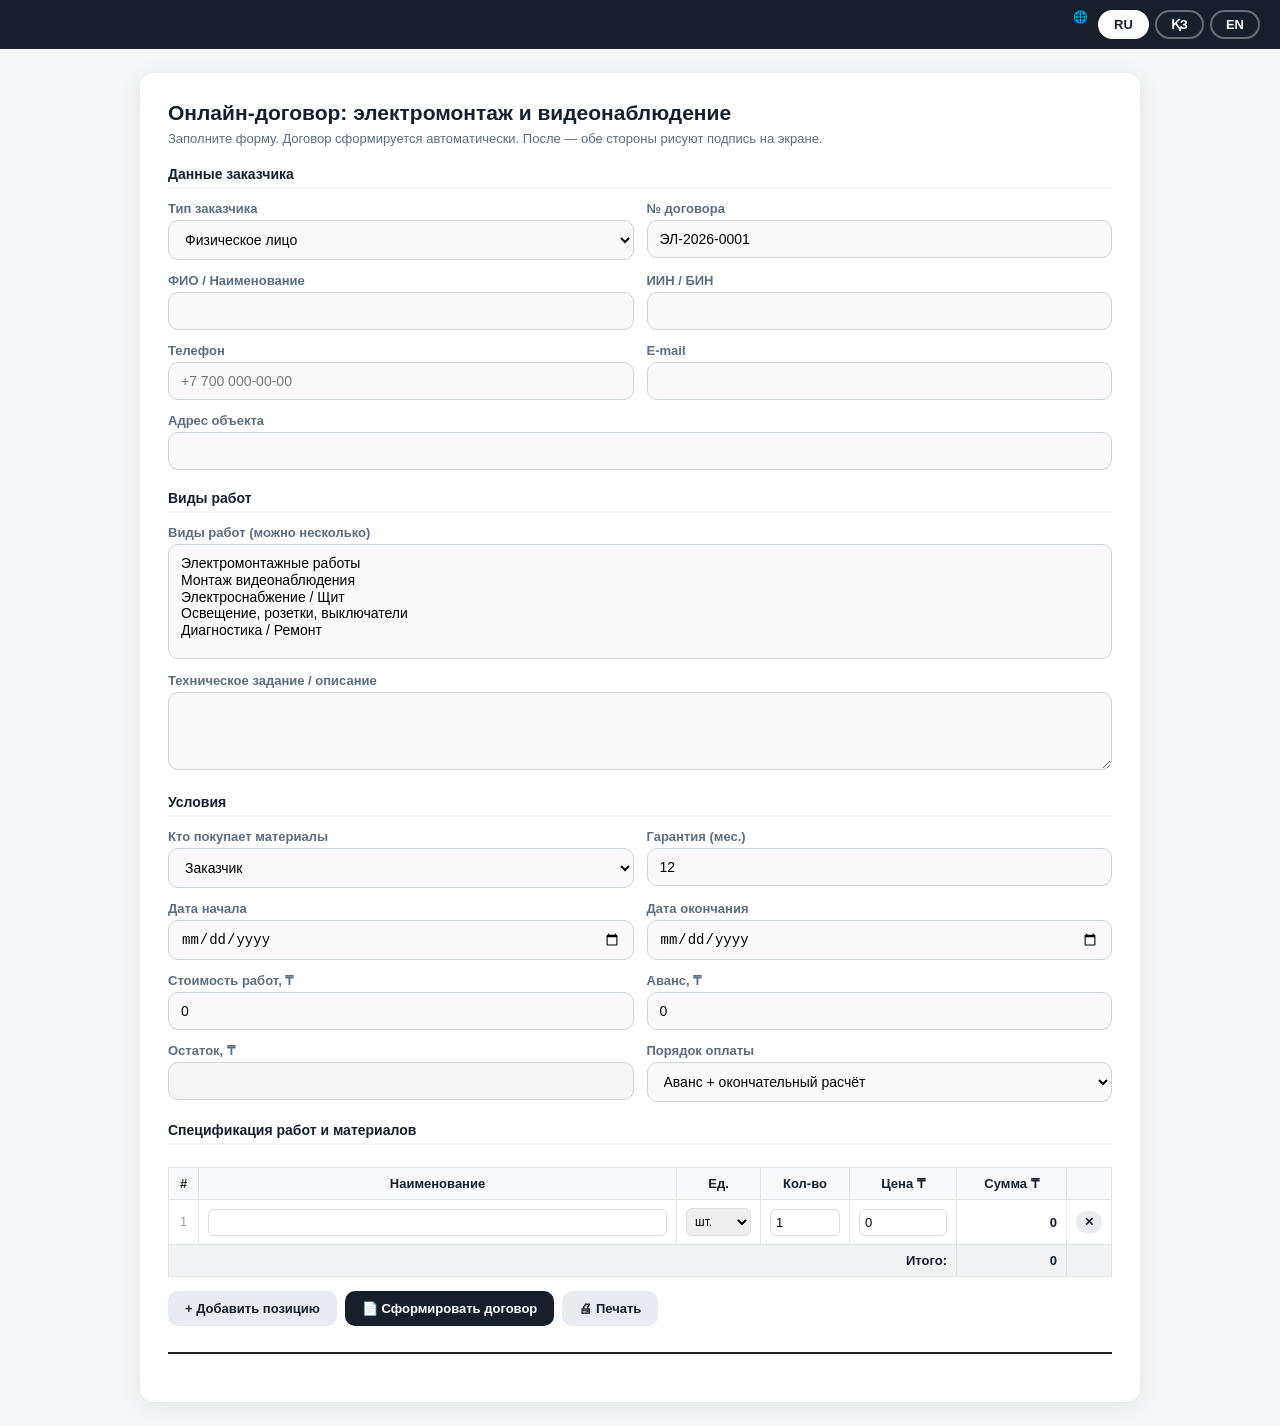
==== contract.html @ ae874d2a "Add files via upload" ====
<!doctype html>
<html lang="ru">
<head>
<meta charset="utf-8">
<meta name="viewport" content="width=device-width,initial-scale=1">
<title>Договор — Электромонтаж и Видеонаблюдение</title>
<style>
:root{--dark:#17202a;--mid:#5d6d7e;--border:#ccd3da;--light:#f4f6f8;--green:#1a7f37;--wa:#25D366;--blue:#1565c0;--r:10px}
*{box-sizing:border-box;margin:0;padding:0}
body{font-family:'Segoe UI',Arial,sans-serif;background:var(--light);color:var(--dark)}
/* ─── LANG BAR ─── */
.langbar{background:var(--dark);padding:10px 20px;display:flex;justify-content:flex-end;gap:6px;position:sticky;top:0;z-index:999}
.lb{border:2px solid rgba(255,255,255,.35);border-radius:20px;padding:5px 14px;color:#fff;font-weight:700;font-size:13px;cursor:pointer;background:transparent;transition:.15s}
.lb.on,.lb:hover{background:#fff;color:var(--dark);border-color:#fff}
/* ─── WRAP ─── */
.wrap{max-width:1000px;margin:24px auto;background:#fff;border-radius:14px;padding:28px;box-shadow:0 4px 24px rgba(0,0,0,.07)}
h1{font-size:21px;margin-bottom:6px}
.sub{color:var(--mid);font-size:13px;margin-bottom:20px}
/* ─── FORM ─── */
.sh{font-size:14px;font-weight:700;color:var(--dark);border-bottom:2px solid var(--light);padding-bottom:5px;margin:20px 0 12px}
.grid{display:grid;grid-template-columns:1fr 1fr;gap:13px}
.full{grid-column:1/-1}
.f label{display:block;font-size:13px;font-weight:600;color:var(--mid);margin-bottom:4px}
.f input,.f select,.f textarea{width:100%;padding:10px 12px;border:1.5px solid var(--border);border-radius:var(--r);font-size:14px;background:#fafafa;transition:.15s}
.f input:focus,.f select:focus,.f textarea:focus{outline:none;border-color:var(--dark);background:#fff}
.f textarea{min-height:78px;resize:vertical}
select[multiple]{height:115px}
/* ─── TABLE ─── */
.tbl{width:100%;border-collapse:collapse;font-size:13px;margin-top:10px}
.tbl th,.tbl td{border:1px solid #e0e4e8;padding:8px 9px}
.tbl th{background:#f7f9fa;font-weight:600}
.tbl td input,.tbl td select{border:1px solid #ddd;border-radius:6px;padding:5px 7px;font-size:13px}
.tbl td input[type=number]{width:80px}
.iname{width:100%;min-width:100px}
.r{text-align:right;font-weight:600}
.tfoot-row td{font-weight:700;background:#f0f2f4}
/* ─── BUTTONS ─── */
.brow{display:flex;flex-wrap:wrap;gap:8px;margin-top:14px}
button{padding:10px 17px;border:0;border-radius:var(--r);cursor:pointer;font-size:13px;font-weight:600;transition:.12s}
.bp{background:var(--dark);color:#fff}.bp:hover{background:#2c3e50}
.bs{background:#e8ecf0;color:var(--dark)}.bs:hover{background:#d8dde3}
.bg{background:var(--green);color:#fff}.bg:hover{background:#155d27}
.bw{background:var(--wa);color:#fff}.bw:hover{background:#1ea559}
button:disabled{opacity:.35;cursor:not-allowed}
/* ─── NOTE ─── */
.note{padding:11px 15px;border-radius:var(--r);font-size:13px;margin:12px 0;line-height:1.5}
.n-y{background:#fff8db;border-left:4px solid #e67e22}
.n-g{background:#f0fdf4;border-left:4px solid var(--green)}
.n-b{background:#e8f4fd;border-left:4px solid var(--blue)}
/* ─── CONTRACT ─── */
.contract{margin-top:26px;padding-top:20px;border-top:2px solid #222;line-height:1.62;font-size:14px}
.contract h2{text-align:center;font-size:17px;margin-bottom:3px}
.contract p{margin:7px 0}
.contract table{width:100%;border-collapse:collapse;margin:9px 0;font-size:13px}
.contract th,.contract td{border:1px solid #ddd;padding:7px 9px}
.contract th{background:#f3f5f7;font-weight:600}
/* ─── SIGNATURES ─── */
.sigwrap{margin-top:24px;border:1.5px solid var(--border);border-radius:12px;padding:22px;background:#fafafa}
.sigwrap h3{font-size:16px;margin-bottom:6px}
.siggrid{display:grid;grid-template-columns:1fr 1fr;gap:18px;margin-top:14px}
.sigbox{background:#fff;border:1.5px solid var(--border);border-radius:var(--r);padding:15px}
.sigbox h4{font-size:13px;color:var(--mid);margin-bottom:9px}
/* KEY FIX: canvas must have fixed CSS height, width 100% */
canvas.pad{display:block;width:100%;height:150px;border:2px dashed #aaa;border-radius:8px;touch-action:none;background:#fffef8;cursor:crosshair}
canvas.pad.ok{border:2px solid var(--green);background:#f6fff8}
.sts{font-size:12px;color:#999;margin-top:6px;min-height:18px}
.sts.ok{color:var(--green);font-weight:700}
.sbrow{display:flex;gap:6px;margin-top:8px}
.sbrow button{font-size:12px;padding:7px 12px}
/* ─── ACTION BAR ─── */
.actbar{display:none;margin-top:18px;background:#f0fdf4;border:1.5px solid var(--green);border-radius:12px;padding:18px}
.actbar .dmsg{font-size:15px;font-weight:700;color:var(--green);margin-bottom:10px}
.stamp{background:#e8f4fd;padding:11px 14px;border-radius:8px;font-size:12px;color:#444;margin-top:12px;line-height:1.7}
/* ─── PRINT ─── */
@media print{.langbar,.noprint{display:none!important}.wrap{box-shadow:none;margin:0;max-width:none;padding:12px}.contract{border-top:1px solid #000}canvas.pad{border:1px solid #ccc}}
@media(max-width:680px){.grid,.siggrid{grid-template-columns:1fr}.wrap{margin:0;border-radius:0;padding:14px}}
</style>
</head>
<body>

<div class="langbar">
  <span style="color:#aaa;font-size:12px;margin-right:4px">🌐</span>
  <button class="lb on" onclick="setLang('ru')">RU</button>
  <button class="lb" onclick="setLang('kz')">ҚЗ</button>
  <button class="lb" onclick="setLang('en')">EN</button>
</div>

<div class="wrap">

<!-- ══════════════ FORM ══════════════ -->
<div id="frmSec" class="noprint">
  <h1 id="xT"></h1>
  <p class="sub" id="xD"></p>

  <div class="sh" id="xS1"></div>
  <div class="grid">
    <div class="f"><label id="xL_type"></label><select id="type">
      <option value="ФЛ" id="xO_fl"></option>
      <option value="ИП" id="xO_ip"></option>
      <option value="ТОО" id="xO_too"></option>
    </select></div>
    <div class="f"><label id="xL_num"></label><input id="num" value="ЭЛ-2026-0001"></div>
    <div class="f"><label id="xL_cust"></label><input id="customer"></div>
    <div class="f"><label id="xL_iin"></label><input id="iin"></div>
    <div class="f"><label id="xL_phone"></label><input id="phone" type="tel" placeholder="+7 700 000-00-00"></div>
    <div class="f"><label id="xL_email"></label><input id="email" type="email"></div>
    <div class="f full"><label id="xL_addr"></label><input id="objectAddress"></div>
  </div>

  <div class="sh" id="xS2"></div>
  <div class="grid">
    <div class="f full"><label id="xL_wt"></label>
      <select id="workType" multiple>
        <option id="xO_w1"></option><option id="xO_w2"></option>
        <option id="xO_w3"></option><option id="xO_w4"></option><option id="xO_w5"></option>
      </select>
    </div>
    <div class="f full"><label id="xL_task"></label>
      <textarea id="task"></textarea>
    </div>
  </div>

  <div class="sh" id="xS3"></div>
  <div class="grid">
    <div class="f"><label id="xL_mats"></label>
      <select id="materials">
        <option value="customer" id="xO_mc"></option>
        <option value="contractor" id="xO_mi"></option>
        <option value="mixed" id="xO_mm"></option>
      </select>
    </div>
    <div class="f"><label id="xL_warr"></label><input id="warranty" type="number" value="12" min="0"></div>
    <div class="f"><label id="xL_sd"></label><input id="start" type="date"></div>
    <div class="f"><label id="xL_ed"></label><input id="end" type="date"></div>
    <div class="f"><label id="xL_tot"></label><input id="total" type="number" min="0" value="0"></div>
    <div class="f"><label id="xL_paid"></label><input id="paid" type="number" min="0" value="0"></div>
    <div class="f"><label id="xL_bal"></label><input id="balance" readonly style="background:#f5f5f5;font-weight:700"></div>
    <div class="f"><label id="xL_pay"></label>
      <select id="payment">
        <option id="xO_p1"></option><option id="xO_p2" selected></option>
        <option id="xO_p3"></option><option id="xO_p4"></option>
      </select>
    </div>
  </div>

  <div class="sh" id="xS4"></div>
  <div style="overflow-x:auto">
  <table class="tbl">
    <thead><tr>
      <th style="width:30px">#</th>
      <th id="xH_n"></th><th id="xH_u" style="width:70px"></th>
      <th id="xH_q" style="width:80px"></th><th id="xH_p" style="width:100px"></th>
      <th id="xH_s" style="width:110px"></th><th style="width:30px"></th>
    </tr></thead>
    <tbody id="tbody"></tbody>
    <tfoot><tr class="tfoot-row">
      <td colspan="5" class="r" id="xTotLbl"></td>
      <td class="r" id="specTot">0</td><td></td>
    </tr></tfoot>
  </table>
  </div>
  <div class="brow">
    <button class="bs" onclick="addRow()" id="xB_add"></button>
    <button class="bp" onclick="makeContract()" id="xB_gen"></button>
    <button class="bs" onclick="window.print()" id="xB_prn"></button>
  </div>
</div><!-- /frmSec -->

<!-- ══════════════ CONTRACT ══════════════ -->
<div id="contract" class="contract"></div>

<!-- ══════════════ SIGNATURES ══════════════ -->
<div class="sigwrap noprint" id="sigSec" style="display:none">
  <h3 id="xSG_title"></h3>
  <div class="note n-g" id="xSG_note"></div>
  <div class="siggrid">
    <div class="sigbox">
      <h4 id="xSG_et"></h4>
      <!-- width/height set by JS initPad -->
      <canvas class="pad" id="eCanvas"></canvas>
      <div class="sts" id="eSts"></div>
      <div class="sbrow">
        <button class="bp" id="eBtn" onclick="doSign('e')"></button>
        <button class="bs" onclick="clearPad('e')"></button>
      </div>
    </div>
    <div class="sigbox">
      <h4 id="xSG_ct"></h4>
      <canvas class="pad" id="cCanvas"></canvas>
      <div class="sts" id="cSts"></div>
      <div class="sbrow">
        <button class="bp" id="cBtn" onclick="doSign('c')"></button>
        <button class="bs" onclick="clearPad('c')"></button>
      </div>
    </div>
  </div>
  <div class="actbar" id="actBar">
    <div class="dmsg" id="xAB_msg"></div>
    <div class="brow">
      <button class="bg" onclick="dlSigned()" id="xAB_dl"></button>
      <button class="bw" onclick="sendWA()" id="xAB_wa"></button>
      <button class="bs" onclick="window.print()" id="xAB_pr"></button>
    </div>
    <div class="stamp" id="stampTxt"></div>
  </div>
</div>

</div><!-- /wrap -->

<script>
/* ══════════════════════════════════════
   TRANSLATIONS
══════════════════════════════════════ */
const TR={
ru:{
  T:'Онлайн-договор: электромонтаж и видеонаблюдение',
  D:'Заполните форму. Договор сформируется автоматически. После — обе стороны рисуют подпись на экране.',
  S1:'Данные заказчика',S2:'Виды работ',S3:'Условия',S4:'Спецификация работ и материалов',
  L_type:'Тип заказчика',L_num:'№ договора',L_cust:'ФИО / Наименование',L_iin:'ИИН / БИН',
  L_phone:'Телефон',L_email:'E-mail',L_addr:'Адрес объекта',L_wt:'Виды работ (можно несколько)',
  L_task:'Техническое задание / описание',L_mats:'Кто покупает материалы',L_warr:'Гарантия (мес.)',
  L_sd:'Дата начала',L_ed:'Дата окончания',L_tot:'Стоимость работ, ₸',L_paid:'Аванс, ₸',
  L_bal:'Остаток, ₸',L_pay:'Порядок оплаты',
  H_n:'Наименование',H_u:'Ед.',H_q:'Кол-во',H_p:'Цена ₸',H_s:'Сумма ₸',TotLbl:'Итого:',
  O_fl:'Физическое лицо',O_ip:'ИП',O_too:'ТОО / АО',
  O_w1:'Электромонтажные работы',O_w2:'Монтаж видеонаблюдения',O_w3:'Электроснабжение / Щит',
  O_w4:'Освещение, розетки, выключатели',O_w5:'Диагностика / Ремонт',
  O_mc:'Заказчик',O_mi:'Исполнитель',O_mm:'Смешанный вариант',
  O_p1:'100% предоплата',O_p2:'Аванс + окончательный расчёт',O_p3:'Поэтапная оплата',O_p4:'После выполнения',
  B_add:'+ Добавить позицию',B_gen:'📄 Сформировать договор',B_prn:'🖨 Печать',
  SG_title:'✍️ Подписи сторон',
  SG_note:'Рисуйте подпись пальцем (телефон) или мышью (ПК). Кнопка "Подписать" фиксирует время. После подписи обеих сторон — скачать и WhatsApp.',
  SG_et:'Подпись Исполнителя',SG_ct:'Подпись Заказчика',
  Sts_empty:'Не подписан',Sts_ok:t=>`✅ Подписано: ${t}`,B_sign:'Подписать',B_clr:'✕ Очистить',
  AB_msg:'✅ Договор подписан обеими сторонами!',AB_dl:'⬇ Скачать подписанный договор',
  AB_wa:'📲 WhatsApp',AB_pr:'🖨 Распечатать',
  Stamp:(e,c,n)=>`Статус: Подписан обеими сторонами\nИсполнитель: ${e}\nЗаказчик: ${c}\nСформирован: ${n}`,
  Mat:{customer:'Заказчик',contractor:'Исполнитель',mixed:'Смешанный вариант'},
  SL:'Подпись',ST:'Дата подписания',
  WA:d=>`Договор №${d.num}\nЗаказчик: ${d.cust}\nОбъект: ${d.addr}\nСумма: ${d.tot} ₸\nАванс: ${d.paid} ₸\nОстаток: ${d.bal} ₸\nДата: ${d.date}\n\nПожалуйста, подтвердите ознакомление с условиями договора.`,
  Confirm:'Нажмите ОК для фиксации подписи. Изменить нельзя.',
  NoSig:'Сначала нарисуйте подпись',NoPhone:'Укажите телефон заказчика',
  SigIn:'Подпись: _________________',
},
kz:{
  T:'Онлайн-шарт: электр монтаж және бейнебақылау',
  D:'Нысанды толтырыңыз. Шарт автоматты қалыптасады. Одан кейін екі тарап та экранда қол қояды.',
  S1:'Тапсырыс берушінің деректері',S2:'Жұмыс түрлері',S3:'Шарт шарттары',S4:'Жұмыстар мен материалдардың спецификациясы',
  L_type:'Тапсырыс берушінің түрі',L_num:'Шарт №',L_cust:'АТЖ / Атауы',L_iin:'ЖСН / БСН',
  L_phone:'Телефон',L_email:'E-mail',L_addr:'Объект мекенжайы',L_wt:'Жұмыс түрлері',
  L_task:'Техникалық тапсырма',L_mats:'Материалдарды кім сатып алады',L_warr:'Кепілдік (ай)',
  L_sd:'Басталу күні',L_ed:'Аяқталу күні',L_tot:'Жұмыс құны, ₸',L_paid:'Аванс, ₸',
  L_bal:'Қалдық, ₸',L_pay:'Төлем тәртібі',
  H_n:'Атауы',H_u:'Бірл.',H_q:'Саны',H_p:'Бағасы ₸',H_s:'Сомасы ₸',TotLbl:'Жиыны:',
  O_fl:'Жеке тұлға',O_ip:'ЖК',O_too:'ЖШС / АҚ',
  O_w1:'Электр монтаж жұмыстары',O_w2:'Бейнебақылау жүйесі',O_w3:'Электрмен жабдықтау',
  O_w4:'Жарықтандыру, розеткалар',O_w5:'Диагностика / Жөндеу',
  O_mc:'Тапсырыс беруші',O_mi:'Орындаушы',O_mm:'Аралас нұсқа',
  O_p1:'100% алдын ала',O_p2:'Аванс + соңғы есеп',O_p3:'Кезеңдік',O_p4:'Аяқталғаннан кейін',
  B_add:'+ Позиция қосу',B_gen:'📄 Шарт қалыптастыру',B_prn:'🖨 Басып шығару',
  SG_title:'✍️ Тараптардың қолдары',
  SG_note:'Қолды саусақпен (телефон) немесе тышқанмен (ДК) салыңыз. «Қол қою» уақытты бекітеді.',
  SG_et:'Орындаушының қолы',SG_ct:'Тапсырыс берушінің қолы',
  Sts_empty:'Қол қойылмаған',Sts_ok:t=>`✅ Қол қойылды: ${t}`,B_sign:'Қол қою',B_clr:'✕ Тазалау',
  AB_msg:'✅ Шартқа екі тарап та қол қойды!',AB_dl:'⬇ Шартты жүктеу',
  AB_wa:'📲 WhatsApp',AB_pr:'🖨 Басып шығару',
  Stamp:(e,c,n)=>`Мәртебесі: Екі тарап қол қойды\nОрындаушы: ${e}\nТапсырыс беруші: ${c}\nКүні: ${n}`,
  Mat:{customer:'Тапсырыс беруші',contractor:'Орындаушы',mixed:'Аралас нұсқа'},
  SL:'Қол',ST:'Қол қою күні',
  WA:d=>`Шарт №${d.num}\nТапсырыс беруші: ${d.cust}\nОбъект: ${d.addr}\nСома: ${d.tot} ₸\nАванс: ${d.paid} ₸\nҚалдық: ${d.bal} ₸\nКүні: ${d.date}\n\nШарт талаптарымен танысқаныңызды растаңыз.`,
  Confirm:'OK басыңыз — қол тіркеледі. Өзгерту мүмкін емес.',
  NoSig:'Алдымен қолыңызды салыңыз',NoPhone:'Тапсырыс берушінің телефонын көрсетіңіз',
  SigIn:'Қол: _________________',
},
en:{
  T:'Online Contract: Electrical Works & CCTV Installation',
  D:'Fill in the form. The contract is generated automatically. Both parties then draw their signature on screen.',
  S1:'Client Details',S2:'Type of Work',S3:'Contract Terms',S4:'Work & Materials Specification',
  L_type:'Client Type',L_num:'Contract No.',L_cust:'Full Name / Company',L_iin:'IIN / BIN',
  L_phone:'Phone',L_email:'E-mail',L_addr:'Object Address',L_wt:'Type of work (multi-select)',
  L_task:'Technical specification / description',L_mats:'Who purchases materials',L_warr:'Warranty (months)',
  L_sd:'Start date',L_ed:'End date',L_tot:'Work cost, ₸',L_paid:'Advance, ₸',
  L_bal:'Balance, ₸',L_pay:'Payment terms',
  H_n:'Item',H_u:'Unit',H_q:'Qty',H_p:'Price ₸',H_s:'Total ₸',TotLbl:'Total:',
  O_fl:'Individual',O_ip:'Sole Proprietor',O_too:'Legal Entity',
  O_w1:'Electrical works',O_w2:'CCTV installation',O_w3:'Power supply / Panel',
  O_w4:'Lighting, outlets, switches',O_w5:'Diagnostics / Repair',
  O_mc:'Client',O_mi:'Contractor',O_mm:'Mixed',
  O_p1:'100% prepayment',O_p2:'Advance + final payment',O_p3:'Stage payments',O_p4:'After completion',
  B_add:'+ Add row',B_gen:'📄 Generate contract',B_prn:'🖨 Print',
  SG_title:'✍️ Party Signatures',
  SG_note:'Draw your signature with a finger (mobile) or mouse (desktop). "Sign" locks in the timestamp.',
  SG_et:'Contractor Signature',SG_ct:'Client Signature',
  Sts_empty:'Not signed',Sts_ok:t=>`✅ Signed: ${t}`,B_sign:'Sign',B_clr:'✕ Clear',
  AB_msg:'✅ Both parties have signed the contract!',AB_dl:'⬇ Download signed contract',
  AB_wa:'📲 WhatsApp',AB_pr:'🖨 Print',
  Stamp:(e,c,n)=>`Status: Signed by both parties\nContractor: ${e}\nClient: ${c}\nGenerated: ${n}`,
  Mat:{customer:'Client',contractor:'Contractor',mixed:'Mixed'},
  SL:'Signature',ST:'Signed at',
  WA:d=>`Contract №${d.num}\nClient: ${d.cust}\nObject: ${d.addr}\nTotal: ${d.tot} ₸\nAdvance: ${d.paid} ₸\nBalance: ${d.bal} ₸\nDate: ${d.date}\n\nPlease confirm receipt and agreement to the contract terms.`,
  Confirm:'Click OK to lock in the signature. Cannot be undone.',
  NoSig:'Please draw your signature first',NoPhone:'Enter the client phone number',
  SigIn:'Signature: _________________',
},
};

let lang='ru';
function L(k){return(TR[lang]||TR.ru)[k]||(TR.ru[k]||k)}

function setLang(l){
  lang=l;
  document.querySelectorAll('.lb').forEach(b=>b.classList.toggle('on',b.textContent.trim()===({ru:'RU',kz:'ҚЗ',en:'EN'}[l])));
  applyAll();
}

/* map element-id → translation key */
const MAP=[
  ['xT','T'],['xD','D'],['xS1','S1'],['xS2','S2'],['xS3','S3'],['xS4','S4'],
  ['xL_type','L_type'],['xL_num','L_num'],['xL_cust','L_cust'],['xL_iin','L_iin'],
  ['xL_phone','L_phone'],['xL_email','L_email'],['xL_addr','L_addr'],['xL_wt','L_wt'],
  ['xL_task','L_task'],['xL_mats','L_mats'],['xL_warr','L_warr'],
  ['xL_sd','L_sd'],['xL_ed','L_ed'],['xL_tot','L_tot'],['xL_paid','L_paid'],
  ['xL_bal','L_bal'],['xL_pay','L_pay'],
  ['xH_n','H_n'],['xH_u','H_u'],['xH_q','H_q'],['xH_p','H_p'],['xH_s','H_s'],['xTotLbl','TotLbl'],
  ['xO_fl','O_fl'],['xO_ip','O_ip'],['xO_too','O_too'],
  ['xO_w1','O_w1'],['xO_w2','O_w2'],['xO_w3','O_w3'],['xO_w4','O_w4'],['xO_w5','O_w5'],
  ['xO_mc','O_mc'],['xO_mi','O_mi'],['xO_mm','O_mm'],
  ['xO_p1','O_p1'],['xO_p2','O_p2'],['xO_p3','O_p3'],['xO_p4','O_p4'],
  ['xB_add','B_add'],['xB_gen','B_gen'],['xB_prn','B_prn'],
  ['xSG_title','SG_title'],['xSG_note','SG_note'],['xSG_et','SG_et'],['xSG_ct','SG_ct'],
  ['eBtn','B_sign'],['cBtn','B_sign'],
  ['xAB_msg','AB_msg'],['xAB_dl','AB_dl'],['xAB_wa','AB_wa'],['xAB_pr','AB_pr'],
];
function applyAll(){
  MAP.forEach(([id,k])=>{const el=document.getElementById(id);if(el){const v=L(k);if(typeof v==='string')el.textContent=v;}});
  if(!eSigned) document.getElementById('eSts').textContent=L('Sts_empty');
  if(!cSigned) document.getElementById('cSts').textContent=L('Sts_empty');
  // update clear buttons text
  document.querySelectorAll('.sbrow .bs').forEach(b=>{b.textContent=L('B_clr')});
}

/* ══════════════════════════════════════
   FORM LOGIC
══════════════════════════════════════ */
const G=id=>document.getElementById(id);
function calc(){
  const t=+G('total').value||0,p=+G('paid').value||0;
  G('balance').value=(Math.max(0,t-p)).toLocaleString('ru-RU');
}
G('total').addEventListener('input',calc);
G('paid').addEventListener('input',calc);

let rn=0;
function addRow(){
  rn++;
  const r=document.createElement('tr');
  r.innerHTML=`<td style="text-align:center;color:#999;font-size:12px">${rn}</td>
<td><input class="iname" style="width:100%;box-sizing:border-box;padding:5px 7px;border:1px solid #ddd;border-radius:6px;font-size:13px"></td>
<td><select class="un" style="padding:5px 4px;border:1px solid #ddd;border-radius:6px;font-size:12px;width:65px"><option>шт.</option><option>м</option><option>п.м</option><option>компл.</option><option>услуга</option><option>час</option><option>кв.м</option></select></td>
<td><input class="qq" type="number" value="1" min="0" style="width:70px;padding:5px;border:1px solid #ddd;border-radius:6px;font-size:13px"></td>
<td><input class="pp" type="number" value="0" min="0" style="width:88px;padding:5px;border:1px solid #ddd;border-radius:6px;font-size:13px"></td>
<td class="r sm">0</td>
<td style="text-align:center"><button class="bs" onclick="this.closest('tr').remove();recalcSpec()" style="padding:4px 8px;font-size:12px">✕</button></td>`;
  G('tbody').appendChild(r);
  const upd=()=>{r.querySelector('.sm').textContent=((+r.querySelector('.qq').value||0)*(+r.querySelector('.pp').value||0)).toLocaleString('ru-RU');recalcSpec()};
  r.querySelectorAll('input').forEach(x=>x.addEventListener('input',upd));
}
function recalcSpec(){
  let s=0;document.querySelectorAll('#tbody .sm').forEach(td=>{s+=parseFloat(td.textContent.replace(/[^\d.]/g,''))||0;});
  G('specTot').textContent=s.toLocaleString('ru-RU');
}
addRow();

function xe(s){return String(s??'').replace(/[&<>"']/g,m=>({'&':'&amp;','<':'&lt;','>':'&gt;','"':'&quot;',"'":'&#039;'}[m]))}

/* ══════════════════════════════════════
   CONTRACT
══════════════════════════════════════ */
function makeContract(){
  calc();
  const mat=L('Mat')[G('materials').value]||G('materials').value;
  const works=[...G('workType').selectedOptions].map(x=>x.text).join(', ')||'По техническому заданию';
  const rows=[...document.querySelectorAll('#tbody tr')].map((r,i)=>{
    const nm=r.querySelector('.iname')?.value||'';
    const un=r.querySelector('.un')?.value||'';
    const qq=r.querySelector('.qq')?.value||'';
    const pp=(+r.querySelector('.pp')?.value||0).toLocaleString('ru-RU');
    const sm=r.querySelector('.sm')?.textContent||'0';
    return`<tr><td>${i+1}</td><td>${xe(nm)}</td><td>${un}</td><td>${qq}</td><td>${pp} ₸</td><td><b>${sm} ₸</b></td></tr>`;
  }).join('');
  const spec=G('specTot').textContent;
  const tot=(+G('total').value||0).toLocaleString('ru-RU');
  const paid=(+G('paid').value||0).toLocaleString('ru-RU');
  const bal=G('balance').value||'0';

  G('contract').innerHTML=`
<h2>ДОГОВОР ПОДРЯДА № ${xe(G('num').value)}</h2>
<p style="text-align:center;margin-bottom:16px">на выполнение электромонтажных работ и/или монтаж систем видеонаблюдения</p>
<p><b>г. Алматы</b>&nbsp;&nbsp; Дата: <b>${new Date().toLocaleDateString('ru-RU')}</b></p>
<p><b>1. СТОРОНЫ</b></p>
<p><b>Исполнитель:</b> ________________________________, действующий на основании ________________________.</p>
<p><b>Заказчик:</b> <b>${xe(G('customer').value)||'—'}</b>, ${xe(G('type').value)}, ИИН/БИН: <b>${xe(G('iin').value)||'—'}</b>, тел.: ${xe(G('phone').value)||'—'}, e-mail: ${xe(G('email').value)||'—'}.</p>
<p><b>2. ПРЕДМЕТ ДОГОВОРА</b></p>
<p>2.1. Исполнитель обязуется выполнить работы по адресу: <b>${xe(G('objectAddress').value)||'—'}</b>, а Заказчик — принять результат и произвести оплату.</p>
<p>2.2. Виды работ: <b>${xe(works)}</b>.</p>
<p>2.3. Техническое задание: ${xe(G('task').value)||'согласно устной договорённости сторон.'}</p>
<p><b>3. МАТЕРИАЛЫ</b></p>
<p>3.1. Материалы и оборудование приобретает: <b>${xe(mat)}</b>.</p>
<p>3.2. При материалах Заказчика — он несёт ответственность за качество и пригодность. При материалах Исполнителя — их стоимость включена в смету согласно спецификации. Дополнительные материалы согласовываются отдельно.</p>
<p><b>4. СПЕЦИФИКАЦИЯ</b></p>
<table><thead><tr><th>№</th><th>Наименование</th><th>Ед.</th><th>Кол.</th><th>Цена</th><th>Сумма</th></tr></thead>
<tbody>${rows}</tbody>
<tfoot><tr style="font-weight:700;background:#f3f5f7"><td colspan="5" style="text-align:right">Итого по спецификации:</td><td>${spec} ₸</td></tr></tfoot></table>
<p><b>5. СТОИМОСТЬ И ОПЛАТА</b></p>
<p>5.1. Общая стоимость работ: <b>${tot} ₸</b>.</p>
<p>5.2. Аванс: <b>${paid} ₸</b>. Остаток: <b>${bal} ₸</b>.</p>
<p>5.3. Порядок оплаты: <b>${xe(G('payment').value)}</b>.</p>
<p>5.4. Дополнительные работы выполняются только после письменного/электронного согласования объёма и стоимости.</p>
<p><b>6. СРОКИ</b></p>
<p>Начало: <b>${xe(G('start').value)||'по договорённости'}</b>. Окончание: <b>${xe(G('end').value)||'по договорённости'}</b>. Сроки изменяются по соглашению при изменении объёма, задержке материалов, отсутствии доступа или форс-мажоре.</p>
<p><b>7. ОБЯЗАННОСТИ СТОРОН</b></p>
<p>7.1. <b>Исполнитель</b>: выполнять работы качественно и в срок; соблюдать требования безопасности; немедленно уведомлять Заказчика о скрытых обстоятельствах, влияющих на объём или стоимость.</p>
<p>7.2. <b>Заказчик</b>: обеспечить доступ к объекту; предоставить необходимые согласования; принять и оплатить работы в установленные сроки.</p>
<p><b>8. ПРИЁМКА И ГАРАНТИЯ</b></p>
<p>8.1. Приёмка — по акту выполненных работ. Замечания вносятся в акт с указанием срока устранения.</p>
<p>8.2. Гарантийный срок: <b>${xe(G('warranty').value)} месяцев</b>. Гарантия не распространяется на повреждения от неправильной эксплуатации, вмешательства третьих лиц и материалов Заказчика.</p>
<p>8.3. Права потребителя сохраняются согласно законодательству РК.</p>
<p><b>9. ОТВЕТСТВЕННОСТЬ</b></p>
<p>9.1. Стороны несут ответственность согласно законодательству РК. Исполнитель не отвечает за задержку по вине Заказчика или при форс-мажоре.</p>
<p><b>10. ЭЛЕКТРОННОЕ ПОДПИСАНИЕ</b></p>
<p>10.1. Договор заключается в электронной форме. Подпись на экране подтверждает волеизъявление стороны. Дата и время фиксируются автоматически. Стороны вправе продублировать подписание на бумаге.</p>
<p><b>11. ПЕРСОНАЛЬНЫЕ ДАННЫЕ</b></p>
<p>Заказчик даёт согласие на обработку персональных данных в объёме, необходимом для исполнения договора, в соответствии с Законом РК «О персональных данных и их защите».</p>
<p><b>12. РЕКВИЗИТЫ И ПОДПИСИ</b></p>
<table><tr>
<td style="width:50%;vertical-align:top;padding:12px">
<b>ИСПОЛНИТЕЛЬ</b><br><br>
Наименование: ____________________________<br>
БИН/ИИН: ________________________________<br>
Адрес: __________________________________<br>
ИИК: ____________________________________<br>
БИК: ____________________________________<br>
Банк: ___________________________________<br>
Тел.: ___________________________________<br><br>
<span id="eSigPlc">Подпись: _________________________</span>
</td>
<td style="vertical-align:top;padding:12px">
<b>ЗАКАЗЧИК</b><br><br>
ФИО: ${xe(G('customer').value)||'—'}<br>
ИИН/БИН: ${xe(G('iin').value)||'—'}<br>
Адрес: ${xe(G('objectAddress').value)||'—'}<br>
Тел.: ${xe(G('phone').value)||'—'}<br><br>
<span id="cSigPlc">Подпись: _________________________</span>
</td>
</tr></table>
<p style="font-size:11px;color:#999;margin-top:14px">Шаблон. Перед регулярным применением рекомендуется проверка у юриста в РК.</p>`;

  /* reset signatures */
  eSigned=cSigned=false; eTS=cTS='';
  G('eBtn').disabled=G('cBtn').disabled=false;
  G('eCanvas').className=G('cCanvas').className='pad';
  G('eSts').textContent=G('cSts').textContent=L('Sts_empty');
  G('eSts').className=G('cSts').className='sts';
  G('actBar').style.display='none';
  wipePad('e'); wipePad('c');
  G('sigSec').style.display='block';
  setTimeout(()=>G('sigSec').scrollIntoView({behavior:'smooth'}),150);
}

/* ══════════════════════════════════════
   SIGNATURE PAD — FIXED IMPLEMENTATION
══════════════════════════════════════ */
let eSigned=false,cSigned=false,eTS='',cTS='';

function initPad(id){
  const cv=G(id);
  if(!cv) return;

  /* Set canvas BUFFER size from its CSS rendered size.
     We do this once after layout, using a fixed height of 150px
     and the actual rendered width. */
  function setupSize(){
    const w=cv.offsetWidth||cv.parentElement?.offsetWidth||340;
    cv.width=w;    /* buffer pixels = CSS pixels (no DPR scaling to avoid offset bugs) */
    cv.height=150;
  }
  setupSize();
  /* re-setup on resize but keep canvas clear */
  window.addEventListener('resize',()=>{ setupSize(); });

  let drawing=false, lx=0, ly=0;

  function getXY(e){
    const rect=cv.getBoundingClientRect();
    /* Scale from CSS pixels → canvas pixels */
    const scaleX=cv.width/rect.width;
    const scaleY=cv.height/rect.height;
    const src=e.touches?e.touches[0]:e;
    return[(src.clientX-rect.left)*scaleX,(src.clientY-rect.top)*scaleY];
  }

  function startDraw(e){
    e.preventDefault();
    drawing=true;
    [lx,ly]=getXY(e);
  }
  function moveDraw(e){
    if(!drawing) return;
    e.preventDefault();
    const[x,y]=getXY(e);
    const ctx=cv.getContext('2d');
    ctx.beginPath();
    ctx.moveTo(lx,ly);
    ctx.lineTo(x,y);
    ctx.strokeStyle='#111';   /* solid black — clearly visible */
    ctx.lineWidth=2.5;
    ctx.lineCap='round';
    ctx.lineJoin='round';
    ctx.stroke();
    [lx,ly]=[x,y];
  }
  function stopDraw(){ drawing=false; }

  cv.addEventListener('mousedown', startDraw);
  cv.addEventListener('mousemove', moveDraw);
  cv.addEventListener('mouseup',   stopDraw);
  cv.addEventListener('mouseleave',stopDraw);
  cv.addEventListener('touchstart', startDraw, {passive:false});
  cv.addEventListener('touchmove',  moveDraw,  {passive:false});
  cv.addEventListener('touchend',   stopDraw);
}

function padEmpty(id){
  const cv=G(id);
  try{
    const d=cv.getContext('2d').getImageData(0,0,cv.width,cv.height).data;
    return !Array.from(d).some(v=>v>0);
  }catch(e){return true}
}
function wipePad(who){
  const cv=G(who==='e'?'eCanvas':'cCanvas');
  cv.getContext('2d').clearRect(0,0,cv.width,cv.height);
}

function doSign(who){
  const cvId=who==='e'?'eCanvas':'cCanvas';
  if(padEmpty(cvId)){alert(L('NoSig'));return;}
  if(!confirm(L('Confirm'))) return;

  const ts=new Date().toLocaleString('ru-RU');
  const img=G(cvId).toDataURL('image/png');
  G(cvId).className='pad ok';

  const stsEl=G(who+'Sts'), btnEl=G(who+'Btn'), plcId=who==='e'?'eSigPlc':'cSigPlc';
  stsEl.textContent=L('Sts_ok')(ts); stsEl.className='sts ok';
  btnEl.disabled=true;
  const plc=G(plcId);
  if(plc) plc.innerHTML=`${L('SL')}:<br><img src="${img}" style="height:55px;border:1px solid #ddd;border-radius:4px;margin-top:4px;display:block"><small style="color:#555;font-size:11px">${L('ST')}: ${ts}</small>`;

  if(who==='e'){eSigned=true;eTS=ts;}
  else{cSigned=true;cTS=ts;}
  checkBoth();
}

function clearPad(who){
  wipePad(who);
  const stsEl=G(who+'Sts'), btnEl=G(who+'Btn'), plcId=who==='e'?'eSigPlc':'cSigPlc';
  if(who==='e'){eSigned=false;eTS='';}
  else{cSigned=false;cTS='';}
  stsEl.textContent=L('Sts_empty'); stsEl.className='sts';
  btnEl.disabled=false;
  G(who==='e'?'eCanvas':'cCanvas').className='pad';
  const plc=G(plcId); if(plc) plc.textContent=L('SigIn');
  checkBoth();
}

function checkBoth(){
  const bar=G('actBar');
  if(eSigned&&cSigned){
    bar.style.display='block';
    const now=new Date().toLocaleString('ru-RU');
    G('stampTxt').textContent=L('Stamp')(eTS,cTS,now);
    bar.scrollIntoView({behavior:'smooth'});
  } else {
    bar.style.display='none';
  }
}

/* ══════════════════════════════════════
   DOWNLOAD
══════════════════════════════════════ */
function dlSigned(){
  const body=G('contract').innerHTML;
  const now=new Date().toLocaleString('ru-RU');
  const html=`<!doctype html>
<html lang="ru"><head>
<meta charset="utf-8"><meta name="viewport" content="width=device-width,initial-scale=1">
<title>Договор №${xe(G('num').value)} — Подписанный</title>
<style>
body{font-family:'Segoe UI',Arial,sans-serif;margin:32px auto;max-width:900px;color:#17202a;line-height:1.6;font-size:14px}
h2{text-align:center;font-size:17px}table{width:100%;border-collapse:collapse;margin:8px 0}
th,td{border:1px solid #ddd;padding:7px 9px}th{background:#f3f5f7;font-weight:600}
img{max-height:65px;display:block;border:1px solid #eee;border-radius:4px;margin:4px 0}
.stamp{background:#e8f4fd;border-left:4px solid #1565c0;padding:13px 16px;border-radius:8px;margin-top:22px;font-size:13px;white-space:pre-line}
</style></head><body>
${body}
<div class="stamp"><b>📋 СТАТУС: ПОДПИСАН ОБЕИМИ СТОРОНАМИ</b>
Исполнитель подписал: ${eTS}
Заказчик подписал: ${cTS}
Документ сформирован: ${now}</div>
</body></html>`;
  const bl=new Blob([html],{type:'text/html;charset=utf-8'});
  const a=document.createElement('a');
  a.href=URL.createObjectURL(bl);
  a.download=`Договор_${G('num').value.replace(/[\/\\:*?"<>|]/g,'_')}.html`;
  document.body.appendChild(a);a.click();
  setTimeout(()=>{document.body.removeChild(a);URL.revokeObjectURL(a.href)},1200);
}

/* ══════════════════════════════════════
   WHATSAPP
══════════════════════════════════════ */
function sendWA(){
  let ph=(G('phone').value||'').replace(/\D/g,'');
  if(ph.startsWith('8')&&ph.length===11) ph='7'+ph.slice(1);
  if(!ph){alert(L('NoPhone'));return;}
  const d={
    num:G('num').value, cust:G('customer').value, addr:G('objectAddress').value,
    tot:(+G('total').value||0).toLocaleString('ru-RU'),
    paid:(+G('paid').value||0).toLocaleString('ru-RU'),
    bal:G('balance').value||'0',
    date:new Date().toLocaleDateString('ru-RU')
  };
  window.open(`https://wa.me/${ph}?text=${encodeURIComponent(L('WA')(d))}`,'_blank');
}

/* ══════════════════════════════════════
   INIT
══════════════════════════════════════ */
applyAll();
/* init pads after DOM renders */
requestAnimationFrame(()=>{initPad('eCanvas');initPad('cCanvas');});
</script>
</body>
</html>
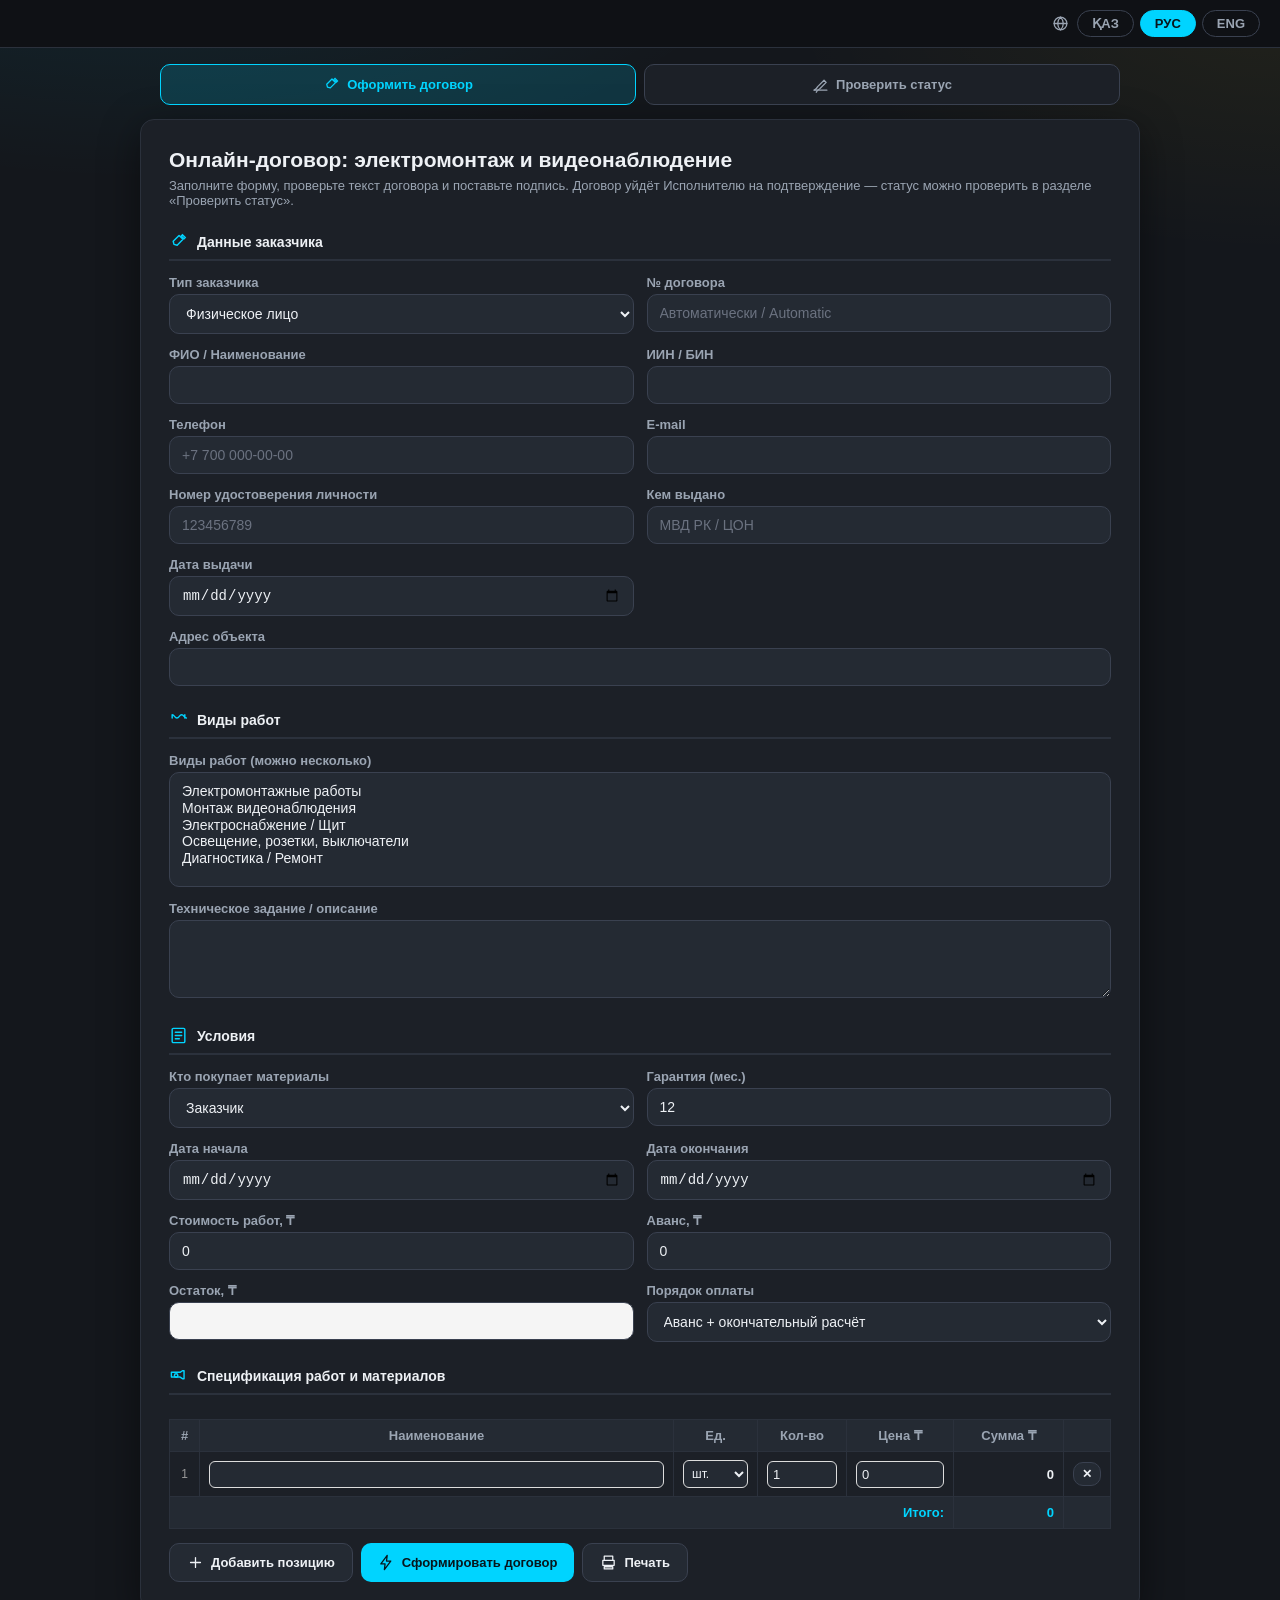
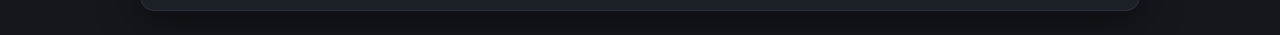
==== commit a3afca8d: "Add files via upload" ====
--- a/contract.html
+++ b/contract.html
@@ -4,110 +4,295 @@
 <meta charset="utf-8">
 <meta name="viewport" content="width=device-width,initial-scale=1">
 <title>Договор — Электромонтаж и Видеонаблюдение</title>
+
+<!-- ══════ PWA: манифест и иконки (ТЗ раздел 5, Этап 4) ══════
+     Файлы разместить рядом с этой страницей на GitHub Pages:
+     /dogovor/manifest.json, /dogovor/icons/*, /dogovor/service-worker.js
+     (см. ЭТАП4_ИЗМЕНЕНИЯ.md) -->
+<link rel="manifest" href="manifest.json">
+<meta name="theme-color" content="#14171c">
+<link rel="icon" type="image/png" sizes="32x32" href="icons/icon-client-32.png">
+<link rel="apple-touch-icon" href="icons/icon-client-apple-touch-180.png">
+<meta name="mobile-web-app-capable" content="yes">
+<meta name="apple-mobile-web-app-capable" content="yes">
+<meta name="apple-mobile-web-app-status-bar-style" content="black-translucent">
+<meta name="apple-mobile-web-app-title" content="Договор">
 <style>
-:root{--dark:#17202a;--mid:#5d6d7e;--border:#ccd3da;--light:#f4f6f8;--green:#1a7f37;--wa:#25D366;--blue:#1565c0;--r:10px}
+:root{
+  --bg:#14171c;--bg2:#0f1115;--surface:#1c2027;--surface2:#242a33;
+  --border:#2b313c;--border2:#3a4150;
+  --text:#eef1f5;--mid:#9aa4b2;
+  --accent:#00d4ff;--accent-dim:rgba(0,212,255,.16);--accent-soft:rgba(0,212,255,.45);
+  --spark:#ffd60a;--green:#3ddc84;--red:#ff5c5c;--wa:#25D366;
+  --r:10px;
+}
 *{box-sizing:border-box;margin:0;padding:0}
-body{font-family:'Segoe UI',Arial,sans-serif;background:var(--light);color:var(--dark)}
+body{
+  font-family:'Segoe UI',Arial,sans-serif;color:var(--text);
+  background:
+    radial-gradient(1100px 520px at 12% -8%, rgba(0,212,255,.10), transparent 60%),
+    radial-gradient(900px 460px at 100% 0%, rgba(255,214,10,.06), transparent 55%),
+    var(--bg);
+  min-height:100vh;
+}
+::selection{background:var(--accent);color:#08141a}
+.ic{width:17px;height:17px;stroke:currentColor;fill:none;stroke-width:1.8;flex:none;vertical-align:-3px}
 /* ─── LANG BAR ─── */
-.langbar{background:var(--dark);padding:10px 20px;display:flex;justify-content:flex-end;gap:6px;position:sticky;top:0;z-index:999}
-.lb{border:2px solid rgba(255,255,255,.35);border-radius:20px;padding:5px 14px;color:#fff;font-weight:700;font-size:13px;cursor:pointer;background:transparent;transition:.15s}
-.lb.on,.lb:hover{background:#fff;color:var(--dark);border-color:#fff}
+.langbar{background:var(--bg2);padding:10px 20px;display:flex;justify-content:flex-end;align-items:center;gap:6px;position:sticky;top:0;z-index:999;border-bottom:1px solid var(--border)}
+.lb{border:1.5px solid var(--border2);border-radius:20px;padding:5px 14px;color:var(--mid);font-weight:700;font-size:13px;cursor:pointer;background:transparent;transition:.15s}
+.lb.on,.lb:hover{background:var(--accent);color:#08141a;border-color:var(--accent)}
+/* ─── PWA: установка приложения + офлайн-баннер (Этап 4, ТЗ раздел 5) ─── */
+.pwaInstall{display:none;align-items:center;gap:6px;margin-right:auto;border:1.5px solid var(--accent);border-radius:20px;
+  padding:5px 14px 5px 12px;color:var(--accent);font-weight:700;font-size:13px;cursor:pointer;background:var(--accent-dim);transition:.15s}
+.pwaInstall:hover{background:var(--accent);color:#08141a}
+.pwaInstall .ic{width:15px;height:15px}
+.pwaInstall.show{display:inline-flex}
+.pwaBanner{display:none;align-items:center;gap:8px;background:rgba(255,92,92,.14);color:var(--text);border-bottom:1px solid var(--red);
+  padding:8px 20px;font-size:12.5px;line-height:1.4;position:sticky;top:45px;z-index:998}
+.pwaBanner.show{display:flex}
+.pwaBanner .ic{color:var(--red);width:16px;height:16px}
+.pwaQueued{display:none;align-items:center;gap:8px;background:rgba(0,212,255,.12);color:var(--text);border-bottom:1px solid var(--accent);
+  padding:8px 20px;font-size:12.5px;line-height:1.4;position:sticky;top:45px;z-index:998}
+.pwaQueued.show{display:flex}
+.pwaQueued .ic{color:var(--accent);width:16px;height:16px}
+/* ─── TOP NAV (форма / статус) ─── */
+.topnav{max-width:1000px;margin:16px auto 0;padding:0 20px;display:flex;gap:8px}
+.tnb{flex:1;display:flex;align-items:center;justify-content:center;gap:7px;padding:11px 14px;border-radius:var(--r);
+  border:1.5px solid var(--border2);background:var(--surface);color:var(--mid);font-weight:700;font-size:13px;cursor:pointer;transition:.15s}
+.tnb.on{background:var(--accent-dim);border-color:var(--accent);color:var(--accent)}
+.tnb .ic{color:currentColor}
 /* ─── WRAP ─── */
-.wrap{max-width:1000px;margin:24px auto;background:#fff;border-radius:14px;padding:28px;box-shadow:0 4px 24px rgba(0,0,0,.07)}
-h1{font-size:21px;margin-bottom:6px}
+.wrap{max-width:1000px;margin:14px auto 24px;background:var(--surface);border:1px solid var(--border);border-radius:14px;padding:28px;box-shadow:0 10px 40px rgba(0,0,0,.45)}
+h1{font-size:21px;margin-bottom:6px;color:var(--text)}
 .sub{color:var(--mid);font-size:13px;margin-bottom:20px}
+/* ─── SECTION HEADER ("провод" с бегущим импульсом) ─── */
+.sh{position:relative;display:flex;align-items:center;gap:9px;font-size:14px;font-weight:700;color:var(--text);
+  border-bottom:2px solid var(--border);padding-bottom:8px;margin:24px 0 14px;overflow:hidden}
+.sh .ic{color:var(--accent);width:19px;height:19px}
+.sh::after{content:'';position:absolute;left:-40%;bottom:-2px;height:2px;width:40%;
+  background:linear-gradient(90deg,transparent,var(--accent) 45%,var(--spark) 55%,transparent);
+  animation:wireRun 3.6s linear infinite;filter:drop-shadow(0 0 4px var(--accent-soft))}
+@keyframes wireRun{0%{left:-40%}100%{left:100%}}
 /* ─── FORM ─── */
-.sh{font-size:14px;font-weight:700;color:var(--dark);border-bottom:2px solid var(--light);padding-bottom:5px;margin:20px 0 12px}
 .grid{display:grid;grid-template-columns:1fr 1fr;gap:13px}
 .full{grid-column:1/-1}
 .f label{display:block;font-size:13px;font-weight:600;color:var(--mid);margin-bottom:4px}
-.f input,.f select,.f textarea{width:100%;padding:10px 12px;border:1.5px solid var(--border);border-radius:var(--r);font-size:14px;background:#fafafa;transition:.15s}
-.f input:focus,.f select:focus,.f textarea:focus{outline:none;border-color:var(--dark);background:#fff}
+.f input,.f select,.f textarea{width:100%;padding:10px 12px;border:1.5px solid var(--border2);border-radius:var(--r);
+  font-size:14px;background:var(--surface2);color:var(--text);transition:.15s}
+.f input::placeholder,.f textarea::placeholder{color:#6b7280}
+.f input:focus,.f select:focus,.f textarea:focus{outline:none;border-color:var(--accent);background:#1f2530;
+  box-shadow:0 0 0 3px var(--accent-dim)}
 .f textarea{min-height:78px;resize:vertical}
 select[multiple]{height:115px}
 /* ─── TABLE ─── */
 .tbl{width:100%;border-collapse:collapse;font-size:13px;margin-top:10px}
-.tbl th,.tbl td{border:1px solid #e0e4e8;padding:8px 9px}
-.tbl th{background:#f7f9fa;font-weight:600}
-.tbl td input,.tbl td select{border:1px solid #ddd;border-radius:6px;padding:5px 7px;font-size:13px}
+.tbl th,.tbl td{border:1px solid var(--border);padding:8px 9px;color:var(--text)}
+.tbl th{background:var(--surface2);font-weight:600;color:var(--mid)}
+.tbl td input,.tbl td select{border:1px solid var(--border2);border-radius:6px;padding:5px 7px;font-size:13px;background:var(--surface2);color:var(--text)}
+.tbl td input:focus,.tbl td select:focus{outline:none;border-color:var(--accent)}
 .tbl td input[type=number]{width:80px}
 .iname{width:100%;min-width:100px}
 .r{text-align:right;font-weight:600}
-.tfoot-row td{font-weight:700;background:#f0f2f4}
-/* ─── BUTTONS ─── */
+.tfoot-row td{font-weight:700;background:var(--surface2);color:var(--accent)}
+/* ─── BUTTONS ("искра" на hover/focus) ─── */
 .brow{display:flex;flex-wrap:wrap;gap:8px;margin-top:14px}
-button{padding:10px 17px;border:0;border-radius:var(--r);cursor:pointer;font-size:13px;font-weight:600;transition:.12s}
-.bp{background:var(--dark);color:#fff}.bp:hover{background:#2c3e50}
-.bs{background:#e8ecf0;color:var(--dark)}.bs:hover{background:#d8dde3}
-.bg{background:var(--green);color:#fff}.bg:hover{background:#155d27}
-.bw{background:var(--wa);color:#fff}.bw:hover{background:#1ea559}
-button:disabled{opacity:.35;cursor:not-allowed}
+button{position:relative;display:inline-flex;align-items:center;gap:7px;padding:10px 17px;border:0;border-radius:var(--r);
+  cursor:pointer;font-size:13px;font-weight:600;transition:.15s;color:var(--text)}
+/* Ссылки-«кнопки» (a.bp/.bs/.bw и т.д.) получают тот же внешний вид, что и <button> */
+a.bp,a.bs,a.bg,a.bw{display:inline-flex;align-items:center;gap:7px;padding:10px 17px;border-radius:var(--r);
+  text-decoration:none;font-size:13px;font-weight:600;transition:.15s}
+.bp{background:var(--accent);color:#07161c}
+.bp:hover,.bp:focus-visible{animation:spark 1.1s ease-in-out infinite}
+.bs{background:var(--surface2);color:var(--text);border:1px solid var(--border2)}
+.bs:hover{background:#2c333e;border-color:var(--accent)}
+.bg{background:var(--green);color:#06241a}
+.bg:hover,.bg:focus-visible{animation:sparkGreen 1.1s ease-in-out infinite}
+.bw{background:var(--wa);color:#062018}
+.bw:hover{filter:brightness(1.08)}
+button:disabled{opacity:.35;cursor:not-allowed;animation:none!important}
+@keyframes spark{0%,100%{box-shadow:0 0 0 0 var(--accent-soft)}50%{box-shadow:0 0 14px 3px var(--accent-soft)}}
+@keyframes sparkGreen{0%,100%{box-shadow:0 0 0 0 rgba(61,220,132,.55)}50%{box-shadow:0 0 14px 3px rgba(61,220,132,.55)}}
+/* ─── CHARGE / LOADING BAR ("заряд") ─── */
+.charge{display:none;height:5px;border-radius:4px;background:var(--border);overflow:hidden;margin-top:10px}
+.charge.on{display:block}
+.charge i{display:block;height:100%;width:0;border-radius:4px;
+  background:linear-gradient(90deg,var(--accent),var(--spark));
+  box-shadow:0 0 8px var(--accent-soft);animation:chargeFill .8s ease forwards}
+@keyframes chargeFill{from{width:0}to{width:100%}}
+/* ─── SPARK FLASH (успешное действие, 2-3 коротких вспышки) ─── */
+.spark-flash{animation:sparkFlash 1.3s ease-out 1}
+@keyframes sparkFlash{
+  0%{box-shadow:0 0 0 0 rgba(61,220,132,0)}
+  15%{box-shadow:0 0 26px 6px rgba(61,220,132,.65)}
+  35%{box-shadow:0 0 4px 0 rgba(61,220,132,.15)}
+  55%{box-shadow:0 0 22px 5px rgba(61,220,132,.55)}
+  100%{box-shadow:0 0 0 0 rgba(61,220,132,0)}
+}
+@media (prefers-reduced-motion: reduce){
+  .sh::after,.bp:hover,.bp:focus-visible,.bg:hover,.bg:focus-visible,.spark-flash,.charge i{animation:none!important}
+}
 /* ─── NOTE ─── */
-.note{padding:11px 15px;border-radius:var(--r);font-size:13px;margin:12px 0;line-height:1.5}
-.n-y{background:#fff8db;border-left:4px solid #e67e22}
-.n-g{background:#f0fdf4;border-left:4px solid var(--green)}
-.n-b{background:#e8f4fd;border-left:4px solid var(--blue)}
-/* ─── CONTRACT ─── */
-.contract{margin-top:26px;padding-top:20px;border-top:2px solid #222;line-height:1.62;font-size:14px}
+.note{padding:11px 15px;border-radius:var(--r);font-size:13px;margin:12px 0;line-height:1.5;border:1px solid var(--border)}
+.n-y{background:rgba(255,214,10,.08);border-left:4px solid var(--spark)}
+.n-g{background:rgba(61,220,132,.08);border-left:4px solid var(--green)}
+.n-b{background:var(--accent-dim);border-left:4px solid var(--accent)}
+/* ─── CONTRACT (лист бумаги поверх тёмного интерфейса) ─── */
+.contract:not(:empty){margin-top:26px;padding:26px 30px;line-height:1.62;font-size:14px;
+  background:#fff;color:#1a1d22;border-radius:10px;box-shadow:0 14px 40px rgba(0,0,0,.45)}
 .contract h2{text-align:center;font-size:17px;margin-bottom:3px}
 .contract p{margin:7px 0}
 .contract table{width:100%;border-collapse:collapse;margin:9px 0;font-size:13px}
 .contract th,.contract td{border:1px solid #ddd;padding:7px 9px}
 .contract th{background:#f3f5f7;font-weight:600}
 /* ─── SIGNATURES ─── */
-.sigwrap{margin-top:24px;border:1.5px solid var(--border);border-radius:12px;padding:22px;background:#fafafa}
-.sigwrap h3{font-size:16px;margin-bottom:6px}
-.siggrid{display:grid;grid-template-columns:1fr 1fr;gap:18px;margin-top:14px}
-.sigbox{background:#fff;border:1.5px solid var(--border);border-radius:var(--r);padding:15px}
+.sigwrap{margin-top:24px;border:1.5px solid var(--border);border-radius:12px;padding:22px;background:var(--surface2)}
+.sigwrap h3{font-size:16px;margin-bottom:6px;display:flex;align-items:center;gap:8px}
+.sigwrap h3 .ic{color:var(--spark);width:19px;height:19px}
+.siggrid{display:grid;grid-template-columns:1fr;max-width:100%;gap:18px;margin-top:14px}
+.sigbox{position:relative;background:var(--surface);border:1.5px solid var(--border2);border-radius:var(--r);padding:15px}
 .sigbox h4{font-size:13px;color:var(--mid);margin-bottom:9px}
-/* KEY FIX: canvas must have fixed CSS height, width 100% */
-canvas.pad{display:block;width:100%;height:150px;border:2px dashed #aaa;border-radius:8px;touch-action:none;background:#fffef8;cursor:crosshair}
-canvas.pad.ok{border:2px solid var(--green);background:#f6fff8}
-.sts{font-size:12px;color:#999;margin-top:6px;min-height:18px}
+/* ─── SIGN OVERLAY (Задача 5: спиннер + текст на время фиксации подписи) ─── */
+.signOverlay{display:none;position:absolute;inset:0;z-index:5;flex-direction:column;align-items:center;justify-content:center;gap:12px;background:rgba(15,18,23,.72);backdrop-filter:blur(1px);border-radius:var(--r);text-align:center;padding:0 16px}
+.signOverlay.on{display:flex}
+.signSpinner{width:34px;height:34px;border-radius:50%;border:3px solid var(--border2);border-top-color:var(--accent);animation:signSpin .8s linear infinite}
+.signOverlayTxt{font-size:13px;font-weight:600;color:var(--text);line-height:1.5}
+@keyframes signSpin{to{transform:rotate(360deg)}}
+@media (prefers-reduced-motion: reduce){.signSpinner{animation:none;border-top-color:var(--border2)}}
+@media(max-width:440px){
+  /* Задача 6: на мобильном — только иконки шагов, без подписей */
+  .stepLabel{display:none}
+  .stepIcon{width:26px;height:26px;font-size:12px}
+  .step:not(:last-child)::after{left:calc(50% + 18px);width:calc(100% - 36px);top:13px}
+}
+/* KEY FIX: canvas must have fixed CSS height, width 100% of its wrapper.
+   Задача 4: минимум 50vw ширины / 220px высоты, центрировано на экране. */
+.padwrap{position:relative;width:50vw;max-width:100%;margin:0 auto}
+canvas.pad{display:block;width:100%;height:220px;border:2px dashed var(--border2);border-radius:8px;touch-action:none;background:#f9fbff;cursor:crosshair}
+canvas.pad.ok{border:2px solid var(--green);background:#f3fff8}
+.padph{position:absolute;top:50%;left:50%;transform:translate(-50%,-50%);pointer-events:none;color:var(--mid);font-size:13px;line-height:1.5;text-align:center;padding:0 14px;user-select:none;max-width:90%}
+.sts{font-size:12px;color:var(--mid);margin-top:6px;min-height:18px}
 .sts.ok{color:var(--green);font-weight:700}
 .sbrow{display:flex;gap:6px;margin-top:8px}
 .sbrow button{font-size:12px;padding:7px 12px}
 /* ─── ACTION BAR ─── */
-.actbar{display:none;margin-top:18px;background:#f0fdf4;border:1.5px solid var(--green);border-radius:12px;padding:18px}
-.actbar .dmsg{font-size:15px;font-weight:700;color:var(--green);margin-bottom:10px}
-.stamp{background:#e8f4fd;padding:11px 14px;border-radius:8px;font-size:12px;color:#444;margin-top:12px;line-height:1.7}
-/* ─── PRINT ─── */
-@media print{.langbar,.noprint{display:none!important}.wrap{box-shadow:none;margin:0;max-width:none;padding:12px}.contract{border-top:1px solid #000}canvas.pad{border:1px solid #ccc}}
+.actbar{display:none;margin-top:18px;background:rgba(61,220,132,.08);border:1.5px solid var(--green);border-radius:12px;padding:18px}
+.actbar .dmsg{font-size:15px;font-weight:700;color:var(--green);margin-bottom:10px;display:flex;align-items:center;gap:8px}
+.stamp{background:var(--accent-dim);border:1px solid var(--border);padding:11px 14px;border-radius:8px;font-size:12px;color:var(--text);margin-top:12px;line-height:1.7}
+/* ─── DOC NUMBER BOX (Задача 7: крупное уведомление с номером договора) ─── */
+.docNumBox{display:none;margin-top:14px;padding:18px 16px;border-radius:12px;background:var(--accent-dim);border:1.5px solid var(--accent);text-align:center}
+.docNumBox.on{display:block}
+.docNumLabel{font-size:12px;font-weight:700;color:var(--mid);letter-spacing:.03em;text-transform:uppercase;margin-bottom:8px}
+.docNumBig{font-size:28px;font-weight:800;color:var(--accent);letter-spacing:.01em;word-break:break-all;
+  margin-bottom:14px;text-shadow:0 0 18px var(--accent-soft)}
+.docNumBox .brow{justify-content:center}
+@media(max-width:440px){.docNumBig{font-size:21px}}
+/* ─── AUTO-RETURN (Задача 9: обратный отсчёт возврата на главную) ─── */
+.autoReturn{display:none;margin-top:12px;padding:11px 15px;border-radius:var(--r);font-size:13px;
+  background:var(--surface);border:1px solid var(--border2);color:var(--mid);text-align:center;
+  align-items:center;justify-content:center;gap:10px;flex-wrap:wrap}
+.autoReturn.on{display:flex}
+.autoReturn b{color:var(--text)}
+/* ─── STEPPER (Задача 6: статус-бар прогресса отправки Исполнителю) ─── */
+.stepper{display:none;gap:4px;margin-top:14px;padding-top:14px;border-top:1px solid var(--border)}
+.stepper.on{display:flex}
+.step{flex:1;min-width:0;display:flex;flex-direction:column;align-items:center;gap:6px;text-align:center;position:relative}
+.step:not(:last-child)::after{content:'';position:absolute;top:15px;left:calc(50% + 21px);width:calc(100% - 42px);height:2px;background:var(--border2);z-index:0;transition:.3s}
+.step.done:not(:last-child)::after{background:var(--green)}
+.stepIcon{width:30px;height:30px;border-radius:50%;display:flex;align-items:center;justify-content:center;
+  font-size:14px;line-height:1;background:var(--surface);border:2px solid var(--border2);color:var(--mid);
+  transition:.25s;position:relative;z-index:1;flex:none}
+.stepLabel{font-size:11px;color:var(--mid);font-weight:600;line-height:1.3;transition:.25s;overflow-wrap:anywhere}
+.step.active .stepIcon{border-color:var(--accent);color:var(--accent);background:var(--accent-dim);
+  animation:stepPulse 1.1s ease-in-out infinite}
+.step.active .stepLabel{color:var(--accent)}
+.step.done .stepIcon{border-color:var(--green);color:var(--green);background:rgba(61,220,132,.12)}
+.step.done .stepLabel{color:var(--green)}
+@keyframes stepPulse{0%,100%{box-shadow:0 0 0 0 var(--accent-soft)}50%{box-shadow:0 0 10px 2px var(--accent-soft)}}
+@media (prefers-reduced-motion: reduce){.step.active .stepIcon{animation:none}}
+/* ─── PRINT: без анимаций и ярких цветов (раздел 7.5 ТЗ) ─── */
+@media print{
+  .langbar,.noprint,.charge{display:none!important}
+  body{background:#fff!important}
+  .wrap{box-shadow:none;margin:0;max-width:none;padding:12px;background:#fff!important;border:0}
+  .sh{border-bottom:1px solid #000;color:#000}
+  .sh::after{display:none!important}
+  .contract:not(:empty){box-shadow:none;padding:0}
+  *{animation:none!important;box-shadow:none!important}
+  canvas.pad{border:1px solid #ccc}
+  .padph,.signOverlay{display:none!important}
+}
 @media(max-width:680px){.grid,.siggrid{grid-template-columns:1fr}.wrap{margin:0;border-radius:0;padding:14px}}
 </style>
+<link rel="stylesheet" href="site-mobile.css">
+<script src="site-language.js"></script>
+<script defer src="contract-preview.js"></script>
 </head>
 <body>
 
-<div class="langbar">
-  <span style="color:#aaa;font-size:12px;margin-right:4px">🌐</span>
-  <button class="lb on" onclick="setLang('ru')">RU</button>
-  <button class="lb" onclick="setLang('kz')">ҚЗ</button>
-  <button class="lb" onclick="setLang('en')">EN</button>
+<!-- ══════════════ ИКОНКИ (тема: электромонтаж/видеонаблюдение) ══════════════ -->
+<svg width="0" height="0" style="position:absolute" aria-hidden="true">
+<defs>
+  <symbol id="i-bolt" viewBox="0 0 24 24"><path stroke-linecap="round" stroke-linejoin="round" d="M13 2 4 14h6l-1 8 9-12h-6l1-8Z"/></symbol>
+  <symbol id="i-cable" viewBox="0 0 24 24"><path stroke-linecap="round" stroke-linejoin="round" d="M4 6c3 0 3 4 6 4s3-4 6-4 3 4 6 4M4 6v4m16-4v4"/></symbol>
+  <symbol id="i-panel" viewBox="0 0 24 24"><rect x="4" y="3" width="16" height="18" rx="1.5"/><path stroke-linecap="round" d="M8 8h8M8 12h8M8 16h5"/></symbol>
+  <symbol id="i-camera" viewBox="0 0 24 24"><path stroke-linecap="round" stroke-linejoin="round" d="M3 8h11l3-2h2v10h-2l-3-2H3z"/><circle cx="9" cy="12" r="2.2"/></symbol>
+  <symbol id="i-tool" viewBox="0 0 24 24"><path stroke-linecap="round" stroke-linejoin="round" d="m14.7 6.3 3 3-7.4 7.4-4-1-1-4 7.4-7.4Z"/><path stroke-linecap="round" d="M17 3.5 20.5 7 19 8.5l-3.5-3.5Z"/></symbol>
+  <symbol id="i-sign" viewBox="0 0 24 24"><path stroke-linecap="round" stroke-linejoin="round" d="M3 20c3-1 4-3 5-5l9-9 3 3-9 9c-2 1-4 2-5 5"/><path stroke-linecap="round" d="M3 20h18"/></symbol>
+  <symbol id="i-download" viewBox="0 0 24 24"><path stroke-linecap="round" stroke-linejoin="round" d="M12 3v12m0 0-4-4m4 4 4-4M4 19h16"/></symbol>
+  <symbol id="i-print" viewBox="0 0 24 24"><path stroke-linecap="round" stroke-linejoin="round" d="M6 9V3h12v6M6 18h12v3H6v-3ZM4 9h16v7H4z"/></symbol>
+  <symbol id="i-plus" viewBox="0 0 24 24"><path stroke-linecap="round" d="M12 5v14M5 12h14"/></symbol>
+  <symbol id="i-clear" viewBox="0 0 24 24"><path stroke-linecap="round" d="M6 6l12 12M18 6 6 18"/></symbol>
+  <symbol id="i-globe" viewBox="0 0 24 24"><circle cx="12" cy="12" r="9"/><path stroke-linecap="round" d="M3 12h18M12 3c2.5 2.5 4 5.7 4 9s-1.5 6.5-4 9c-2.5-2.5-4-5.7-4-9s1.5-6.5 4-9Z"/></symbol>
+  <symbol id="i-chat" viewBox="0 0 24 24"><path stroke-linecap="round" stroke-linejoin="round" d="M4 12a8 8 0 1 1 3.5 6.6L4 20l1.4-3.5A7.96 7.96 0 0 1 4 12Z"/></symbol>
+  <symbol id="i-offline" viewBox="0 0 24 24"><path stroke-linecap="round" stroke-linejoin="round" d="M3 3l18 18M8.5 8.7A9.9 9.9 0 0 1 12 8c3 0 5.7 1.1 7.8 3M5 11.5A13 13 0 0 1 8 9.4M2 8.8A16 16 0 0 1 6 6"/><path stroke-linecap="round" d="M9 15.3a5 5 0 0 1 6 0M12 19h.01"/></symbol>
+  <symbol id="i-install" viewBox="0 0 24 24"><rect x="4" y="3" width="16" height="14" rx="1.5"/><path stroke-linecap="round" stroke-linejoin="round" d="M9 21h6M12 6v6m0 0-2.3-2.3M12 12l2.3-2.3"/></symbol>
+  <symbol id="i-copy" viewBox="0 0 24 24"><rect x="8" y="8" width="12" height="12" rx="1.5"/><path stroke-linecap="round" stroke-linejoin="round" d="M4 16V5a1 1 0 0 1 1-1h11"/></symbol>
+</defs>
+</svg>
+
+
+
+<div class="langbar noprint site-has-lang">
+  <button class="pwaInstall" id="pwaInstallBtn" onclick="pwaInstallClick()"><svg class="ic" viewBox="0 0 24 24"><use href="#i-install"/></svg><span id="xPwaInstall"></span></button>
+  <svg class="ic" viewBox="0 0 24 24" style="color:var(--mid);margin-right:2px"><use href="#i-globe"/></svg>
+  <button class="lb" onclick="setLang('kz')">ҚАЗ</button>
+  <button class="lb" onclick="setLang('ru')">РУС</button>
+  <button class="lb" onclick="setLang('en')">ENG</button>
 </div>
-
-<div class="wrap">
+<div class="pwaBanner noprint" id="pwaOfflineBanner"><svg class="ic" viewBox="0 0 24 24"><use href="#i-offline"/></svg><span id="xPwaOffline"></span></div>
+<div class="pwaQueued noprint" id="pwaQueuedBanner"><svg class="ic" viewBox="0 0 24 24"><use href="#i-bolt"/></svg><span id="xPwaQueued"></span></div>
+
+<div class="topnav noprint">
+  <button class="tnb on" id="navForm" onclick="showScreen('form')"><svg class="ic" viewBox="0 0 24 24"><use href="#i-tool"/></svg><span id="xNav_form"></span></button>
+  <button class="tnb" id="navStatus" onclick="showScreen('status')"><svg class="ic" viewBox="0 0 24 24"><use href="#i-sign"/></svg><span id="xNav_status"></span></button>
+</div>
+
+<div class="wrap" id="screenForm">
 
 <!-- ══════════════ FORM ══════════════ -->
 <div id="frmSec" class="noprint">
   <h1 id="xT"></h1>
   <p class="sub" id="xD"></p>
 
-  <div class="sh" id="xS1"></div>
+  <div class="sh"><svg class="ic" viewBox="0 0 24 24"><use href="#i-tool"/></svg><span id="xS1"></span></div>
   <div class="grid">
     <div class="f"><label id="xL_type"></label><select id="type">
       <option value="ФЛ" id="xO_fl"></option>
       <option value="ИП" id="xO_ip"></option>
       <option value="ТОО" id="xO_too"></option>
     </select></div>
-    <div class="f"><label id="xL_num"></label><input id="num" value="ЭЛ-2026-0001"></div>
+    <div class="f"><label id="xL_num"></label><input id="num" value="" readonly placeholder="Автоматически / Automatic"></div>
     <div class="f"><label id="xL_cust"></label><input id="customer"></div>
     <div class="f"><label id="xL_iin"></label><input id="iin"></div>
     <div class="f"><label id="xL_phone"></label><input id="phone" type="tel" placeholder="+7 700 000-00-00"></div>
     <div class="f"><label id="xL_email"></label><input id="email" type="email"></div>
+    <div class="f"><label id="xL_docNum"></label><input id="docNum" placeholder="123456789"></div>
+    <div class="f"><label id="xL_docBy"></label><input id="docBy" placeholder="МВД РК / ЦОН"></div>
+    <div class="f"><label id="xL_docDate"></label><input id="docDate" type="date"></div>
     <div class="f full"><label id="xL_addr"></label><input id="objectAddress"></div>
   </div>
 
-  <div class="sh" id="xS2"></div>
+  <div class="sh"><svg class="ic" viewBox="0 0 24 24"><use href="#i-cable"/></svg><span id="xS2"></span></div>
   <div class="grid">
     <div class="f full"><label id="xL_wt"></label>
       <select id="workType" multiple>
@@ -120,7 +305,7 @@
     </div>
   </div>
 
-  <div class="sh" id="xS3"></div>
+  <div class="sh"><svg class="ic" viewBox="0 0 24 24"><use href="#i-panel"/></svg><span id="xS3"></span></div>
   <div class="grid">
     <div class="f"><label id="xL_mats"></label>
       <select id="materials">
@@ -134,7 +319,7 @@
     <div class="f"><label id="xL_ed"></label><input id="end" type="date"></div>
     <div class="f"><label id="xL_tot"></label><input id="total" type="number" min="0" value="0"></div>
     <div class="f"><label id="xL_paid"></label><input id="paid" type="number" min="0" value="0"></div>
-    <div class="f"><label id="xL_bal"></label><input id="balance" readonly style="background:#f5f5f5;font-weight:700"></div>
+    <div class="f"><label id="xL_bal"></label><input id="balance" readonly style="background:#f5f5f5;color:#1a1d22;font-weight:700"></div>
     <div class="f"><label id="xL_pay"></label>
       <select id="payment">
         <option id="xO_p1"></option><option id="xO_p2" selected></option>
@@ -143,7 +328,7 @@
     </div>
   </div>
 
-  <div class="sh" id="xS4"></div>
+  <div class="sh"><svg class="ic" viewBox="0 0 24 24"><use href="#i-camera"/></svg><span id="xS4"></span></div>
   <div style="overflow-x:auto">
   <table class="tbl">
     <thead><tr>
@@ -160,52 +345,99 @@
   </table>
   </div>
   <div class="brow">
-    <button class="bs" onclick="addRow()" id="xB_add"></button>
-    <button class="bp" onclick="makeContract()" id="xB_gen"></button>
-    <button class="bs" onclick="window.print()" id="xB_prn"></button>
+    <button class="bs" onclick="addRow()"><svg class="ic" viewBox="0 0 24 24"><use href="#i-plus"/></svg><span id="xB_add"></span></button>
+    <button class="bp" onclick="makeContract()"><svg class="ic" viewBox="0 0 24 24"><use href="#i-bolt"/></svg><span id="xB_gen"></span></button>
+    <button class="bs" onclick="window.print()"><svg class="ic" viewBox="0 0 24 24"><use href="#i-print"/></svg><span id="xB_prn"></span></button>
   </div>
+  <div class="charge noprint" id="genCharge"><i></i></div>
 </div><!-- /frmSec -->
 
 <!-- ══════════════ CONTRACT ══════════════ -->
-<div id="contract" class="contract"></div>
-
-<!-- ══════════════ SIGNATURES ══════════════ -->
+<div id="contract" class="contract" data-no-translate></div>
+
+<!-- ══════════════ SIGNATURE (только Заказчик — Исполнитель подтверждает удалённо, см. ТЗ раздел 3) ══════════════ -->
 <div class="sigwrap noprint" id="sigSec" style="display:none">
-  <h3 id="xSG_title"></h3>
+  <h3><svg class="ic" viewBox="0 0 24 24"><use href="#i-sign"/></svg><span id="xSG_title"></span></h3>
   <div class="note n-g" id="xSG_note"></div>
   <div class="siggrid">
     <div class="sigbox">
-      <h4 id="xSG_et"></h4>
+      <h4 id="xSG_ct"></h4>
       <!-- width/height set by JS initPad -->
-      <canvas class="pad" id="eCanvas"></canvas>
-      <div class="sts" id="eSts"></div>
+      <div class="padwrap">
+        <canvas class="pad" id="cCanvas"></canvas>
+        <div class="padph" id="cPadPh" aria-hidden="true">Подпишите здесь / Қол қойыңыз / Sign here</div>
+      </div>
+      <div class="sts" id="cSts"></div>
+      <label style="display:flex;gap:8px;align-items:flex-start;font-size:12px;color:var(--mid);margin-top:10px;cursor:pointer">
+        <input type="checkbox" id="consentChk" style="margin-top:3px;flex:none">
+        <span id="xConsentLbl"></span>
+      </label>
       <div class="sbrow">
-        <button class="bp" id="eBtn" onclick="doSign('e')"></button>
-        <button class="bs" onclick="clearPad('e')"></button>
+        <button class="bp" id="cBtn" onclick="doSign()"><svg class="ic" viewBox="0 0 24 24"><use href="#i-sign"/></svg><span id="cBtnLbl"></span></button>
+        <button class="bs" onclick="clearPad()"><svg class="ic" viewBox="0 0 24 24"><use href="#i-clear"/></svg><span class="lbl"></span></button>
       </div>
-    </div>
-    <div class="sigbox">
-      <h4 id="xSG_ct"></h4>
-      <canvas class="pad" id="cCanvas"></canvas>
-      <div class="sts" id="cSts"></div>
-      <div class="sbrow">
-        <button class="bp" id="cBtn" onclick="doSign('c')"></button>
-        <button class="bs" onclick="clearPad('c')"></button>
+      <!-- Задача 5: оверлей со спиннером на время фиксации подписи -->
+      <div class="signOverlay" id="signOverlay" aria-hidden="true">
+        <div class="signSpinner"></div>
+        <div class="signOverlayTxt">Фиксируем подпись... / Қолды тіркеп жатырмыз... / Saving signature...</div>
       </div>
+      <div class="charge" id="cCharge"><i></i></div>
     </div>
   </div>
   <div class="actbar" id="actBar">
-    <div class="dmsg" id="xAB_msg"></div>
-    <div class="brow">
-      <button class="bg" onclick="dlSigned()" id="xAB_dl"></button>
-      <button class="bw" onclick="sendWA()" id="xAB_wa"></button>
-      <button class="bs" onclick="window.print()" id="xAB_pr"></button>
+    <div class="dmsg"><svg class="ic" viewBox="0 0 24 24"><use href="#i-bolt"/></svg><span id="xAB_msg"></span></div>
+    <div class="brow" id="sendRow">
+      <button class="bs" onclick="window.print()"><svg class="ic" viewBox="0 0 24 24"><use href="#i-print"/></svg><span id="xAB_pr"></span></button>
     </div>
-    <div class="stamp" id="stampTxt"></div>
+    <div class="charge" id="sendCharge"><i></i></div>
+    <!-- Задача 6: статус-бар прогресса отправки -->
+    <div class="stepper noprint" id="sendStepper">
+      <div class="step" id="step1" data-step="1"><div class="stepIcon">📋</div><div class="stepLabel" id="xStep1"></div></div>
+      <div class="step" id="step2" data-step="2"><div class="stepIcon">💾</div><div class="stepLabel" id="xStep2"></div></div>
+      <div class="step" id="step3" data-step="3"><div class="stepIcon">📤</div><div class="stepLabel" id="xStep3"></div></div>
+      <div class="step" id="step4" data-step="4"><div class="stepIcon">✅</div><div class="stepLabel" id="xStep4"></div></div>
+    </div>
+    <div class="note n-b" id="sendErr" style="display:none"></div>
+    <!-- отправка теперь автоматическая (сразу после подписи); кнопка повтора — только если отправка не удалась -->
+    <button class="bs noprint" id="retryBtn" style="display:none;margin-top:2px" onclick="submitToServer()"><svg class="ic" viewBox="0 0 24 24"><use href="#i-bolt"/></svg><span id="xAB_retry"></span></button>
+    <div class="stamp" id="stampTxt" style="display:none"></div>
+    <!-- Задача 7: крупный блок с номером договора + копирование + переход к статусу -->
+    <div class="docNumBox noprint" id="docNumBox">
+      <div class="docNumLabel" id="xDocNumLbl"></div>
+      <div class="docNumBig" id="docNumBig"></div>
+      <div class="brow">
+        <button class="bs" id="copyDocBtn" onclick="copyDocId()"><svg class="ic" viewBox="0 0 24 24"><use href="#i-copy"/></svg><span id="xCopyDocBtn"></span></button>
+        <button class="bp" onclick="goCheckStatus()"><svg class="ic" viewBox="0 0 24 24"><use href="#i-sign"/></svg><span id="xCheckStatusBtn"></span></button>
+      </div>
+    </div>
+    <div class="brow" id="shareBox" style="display:none"></div>
+    <!-- Задача 9: автовозврат на главную через 30 сек после успешной отправки -->
+    <div class="autoReturn noprint" id="autoReturnBox">
+      <span id="xAutoReturnTxt"></span>
+      <button class="bs" onclick="autoReturnNow()"><span id="xAutoReturnBtn"></span></button>
+    </div>
   </div>
 </div>
 
-</div><!-- /wrap -->
+</div><!-- /screenForm -->
+
+<!-- ══════════════ КАБИНЕТ КЛИЕНТА: проверка статуса (ТЗ раздел 4) ══════════════ -->
+<div class="wrap noprint" id="screenStatus" style="display:none">
+  <h1 id="xST_t"></h1>
+  <p class="sub" id="xST_d"></p>
+  <div class="grid">
+    <div class="f"><label id="xST_L_num"></label><input id="stDocId" placeholder="DOC-1234567890"></div>
+    <div class="f"><label id="xST_L_ph4"></label><input id="stPhone4" maxlength="4" inputmode="numeric" placeholder="1234"></div>
+  </div>
+  <div class="brow">
+    <button class="bp" onclick="checkStatus()"><svg class="ic" viewBox="0 0 24 24"><use href="#i-bolt"/></svg><span id="xST_btn"></span></button>
+  </div>
+  <div class="charge" id="stCharge"><i></i></div>
+  <div id="stResult"></div>
+  <div class="brow" id="statusShare"></div>
+</div>
+
+
 
 <script>
 /* ══════════════════════════════════════
@@ -214,10 +446,12 @@
 const TR={
 ru:{
   T:'Онлайн-договор: электромонтаж и видеонаблюдение',
-  D:'Заполните форму. Договор сформируется автоматически. После — обе стороны рисуют подпись на экране.',
+  D:'Заполните форму, проверьте текст договора и поставьте подпись. Договор уйдёт Исполнителю на подтверждение — статус можно проверить в разделе «Проверить статус».',
+  Nav_form:'Оформить договор',Nav_status:'Проверить статус',
   S1:'Данные заказчика',S2:'Виды работ',S3:'Условия',S4:'Спецификация работ и материалов',
   L_type:'Тип заказчика',L_num:'№ договора',L_cust:'ФИО / Наименование',L_iin:'ИИН / БИН',
   L_phone:'Телефон',L_email:'E-mail',L_addr:'Адрес объекта',L_wt:'Виды работ (можно несколько)',
+  L_docNum:'Номер удостоверения личности',L_docBy:'Кем выдано',L_docDate:'Дата выдачи',
   L_task:'Техническое задание / описание',L_mats:'Кто покупает материалы',L_warr:'Гарантия (мес.)',
   L_sd:'Дата начала',L_ed:'Дата окончания',L_tot:'Стоимость работ, ₸',L_paid:'Аванс, ₸',
   L_bal:'Остаток, ₸',L_pay:'Порядок оплаты',
@@ -227,27 +461,56 @@
   O_w4:'Освещение, розетки, выключатели',O_w5:'Диагностика / Ремонт',
   O_mc:'Заказчик',O_mi:'Исполнитель',O_mm:'Смешанный вариант',
   O_p1:'100% предоплата',O_p2:'Аванс + окончательный расчёт',O_p3:'Поэтапная оплата',O_p4:'После выполнения',
-  B_add:'+ Добавить позицию',B_gen:'📄 Сформировать договор',B_prn:'🖨 Печать',
-  SG_title:'✍️ Подписи сторон',
-  SG_note:'Рисуйте подпись пальцем (телефон) или мышью (ПК). Кнопка "Подписать" фиксирует время. После подписи обеих сторон — скачать и WhatsApp.',
-  SG_et:'Подпись Исполнителя',SG_ct:'Подпись Заказчика',
-  Sts_empty:'Не подписан',Sts_ok:t=>`✅ Подписано: ${t}`,B_sign:'Подписать',B_clr:'✕ Очистить',
-  AB_msg:'✅ Договор подписан обеими сторонами!',AB_dl:'⬇ Скачать подписанный договор',
-  AB_wa:'📲 WhatsApp',AB_pr:'🖨 Распечатать',
-  Stamp:(e,c,n)=>`Статус: Подписан обеими сторонами\nИсполнитель: ${e}\nЗаказчик: ${c}\nСформирован: ${n}`,
+  B_add:'Добавить позицию',B_gen:'Сформировать договор',B_prn:'Печать',
+  SG_title:'Подпись Заказчика',
+  SG_note:'Нарисуйте подпись пальцем (телефон) или мышью (ПК) и нажмите «Подписать». После этого договор можно отправить Исполнителю на подтверждение.',
+  SG_ct:'Подпись Заказчика',
+  Sts_empty:'Не подписан',Sts_ok:t=>`✅ Подписано: ${t}`,B_sign:'Подписать',B_clr:'Очистить',
+  AB_msg:'Подпись зафиксирована. Договор автоматически отправляется Исполнителю на подтверждение…',
+  AB_pr:'Распечатать',AB_retry:'Повторить отправку',
+  Sending:'Отправка…',
+  Step1:'Формируем договор',Step2:'Записываем данные',Step3:'Отправляем исполнителю',Step4:'Готово',
+  DocNumLbl:'Номер вашего договора',CopyDocBtn:'Скопировать номер',CopyDocOk:'Скопировано ✓',
+  CheckStatusBtn:'Проверить статус',
+  AutoReturnMsg:s=>`Возврат на главную через ${s} сек`,AutoReturnBtn:'Вернуться сейчас',
+  SendOk:id=>`✅ Договор № ${id} отправлен Исполнителю. Уведомление ушло в Telegram и на панель /admin. Как только Исполнитель подтвердит — на почту придёт подписанный PDF. Статус можно проверить в разделе «Проверить статус» по этому номеру и последним 4 цифрам телефона.`,
+  SendErr:m=>`Не удалось отправить: ${m}`,
+  Confirm:'Нажмите ОК для фиксации подписи. Изменить нельзя.',
+  NoSig:'Сначала нарисуйте подпись',
+  SigIn:'Подпись: _________________',
+  ST_t:'Проверить статус договора',
+  ST_d:'Введите номер договора и последние 4 цифры телефона, указанного при оформлении.',
+  ST_L_num:'Номер договора',ST_L_ph4:'Последние 4 цифры телефона',ST_btn:'Проверить',
+  ST_notfound:'Договор с таким номером не найден',
+  ST_mismatch:'Номер договора или последние 4 цифры телефона не совпадают',
+  ST_sentAt:'Отправлен:',ST_signedAt:'Подписан Исполнителем:',ST_dl:'Скачать подписанный договор',
+  ST_status:{'Черновик':'Черновик','На подписи':'На подписи у Исполнителя','Подписан':'Подписан','Отклонён':'Отклонён Исполнителем'},
   Mat:{customer:'Заказчик',contractor:'Исполнитель',mixed:'Смешанный вариант'},
-  SL:'Подпись',ST:'Дата подписания',
-  WA:d=>`Договор №${d.num}\nЗаказчик: ${d.cust}\nОбъект: ${d.addr}\nСумма: ${d.tot} ₸\nАванс: ${d.paid} ₸\nОстаток: ${d.bal} ₸\nДата: ${d.date}\n\nПожалуйста, подтвердите ознакомление с условиями договора.`,
-  Confirm:'Нажмите ОК для фиксации подписи. Изменить нельзя.',
-  NoSig:'Сначала нарисуйте подпись',NoPhone:'Укажите телефон заказчика',
-  SigIn:'Подпись: _________________',
+  ConsentLbl:'Я ознакомлен(а) с условиями договора (в т.ч. разделом 5 о простой электронной подписи и разделом 6 о персональных данных) и даю согласие на их обработку и на электронное подписание.',
+  NoConsent:'Отметьте согласие с условиями договора и обработкой персональных данных',
+  Err_customer:'Укажите ФИО / наименование заказчика',
+  Err_iin:'ИИН/БИН должен содержать 12 цифр',
+  Err_email:'Укажите корректный e-mail',
+  Err_phone:'Укажите телефон заказчика',
+  Err_docNum:'Укажите номер удостоверения личности',
+  Err_docBy:'Укажите, кем выдано удостоверение личности',
+  Err_docDate:'Укажите дату выдачи удостоверения личности',
+  Err_total:'Укажите стоимость работ',
+  ST_needBoth:'Введите номер договора и 4 цифры телефона',
+  Pwa_install:'Установить приложение',
+  Pwa_offline:'Нет соединения с интернетом. Форму можно заполнить и посмотреть, отправка станет доступна снова, когда появится сеть.',
+  Pwa_queued:'Договор сохранён на этом устройстве и будет отправлен автоматически, как только появится интернет.',
+  Pwa_queuedSent:'Соединение восстановлено — сохранённый договор отправляется…',
+  Pwa_iosHint:'Чтобы установить: в Safari нажмите «Поделиться», затем «На экран «Домой»».',
 },
 kz:{
   T:'Онлайн-шарт: электр монтаж және бейнебақылау',
-  D:'Нысанды толтырыңыз. Шарт автоматты қалыптасады. Одан кейін екі тарап та экранда қол қояды.',
+  D:'Нысанды толтырыңыз, шарт мәтінін тексеріп, қол қойыңыз. Шарт Орындаушыға растауға жіберіледі — мәртебені «Мәртебені тексеру» бөлімінен қарауға болады.',
+  Nav_form:'Шарт рәсімдеу',Nav_status:'Мәртебені тексеру',
   S1:'Тапсырыс берушінің деректері',S2:'Жұмыс түрлері',S3:'Шарт шарттары',S4:'Жұмыстар мен материалдардың спецификациясы',
   L_type:'Тапсырыс берушінің түрі',L_num:'Шарт №',L_cust:'АТЖ / Атауы',L_iin:'ЖСН / БСН',
   L_phone:'Телефон',L_email:'E-mail',L_addr:'Объект мекенжайы',L_wt:'Жұмыс түрлері',
+  L_docNum:'Жеке куәлік нөмірі',L_docBy:'Кім берген',L_docDate:'Берілген күні',
   L_task:'Техникалық тапсырма',L_mats:'Материалдарды кім сатып алады',L_warr:'Кепілдік (ай)',
   L_sd:'Басталу күні',L_ed:'Аяқталу күні',L_tot:'Жұмыс құны, ₸',L_paid:'Аванс, ₸',
   L_bal:'Қалдық, ₸',L_pay:'Төлем тәртібі',
@@ -257,27 +520,56 @@
   O_w4:'Жарықтандыру, розеткалар',O_w5:'Диагностика / Жөндеу',
   O_mc:'Тапсырыс беруші',O_mi:'Орындаушы',O_mm:'Аралас нұсқа',
   O_p1:'100% алдын ала',O_p2:'Аванс + соңғы есеп',O_p3:'Кезеңдік',O_p4:'Аяқталғаннан кейін',
-  B_add:'+ Позиция қосу',B_gen:'📄 Шарт қалыптастыру',B_prn:'🖨 Басып шығару',
-  SG_title:'✍️ Тараптардың қолдары',
-  SG_note:'Қолды саусақпен (телефон) немесе тышқанмен (ДК) салыңыз. «Қол қою» уақытты бекітеді.',
-  SG_et:'Орындаушының қолы',SG_ct:'Тапсырыс берушінің қолы',
-  Sts_empty:'Қол қойылмаған',Sts_ok:t=>`✅ Қол қойылды: ${t}`,B_sign:'Қол қою',B_clr:'✕ Тазалау',
-  AB_msg:'✅ Шартқа екі тарап та қол қойды!',AB_dl:'⬇ Шартты жүктеу',
-  AB_wa:'📲 WhatsApp',AB_pr:'🖨 Басып шығару',
-  Stamp:(e,c,n)=>`Мәртебесі: Екі тарап қол қойды\nОрындаушы: ${e}\nТапсырыс беруші: ${c}\nКүні: ${n}`,
+  B_add:'Позиция қосу',B_gen:'Шарт қалыптастыру',B_prn:'Басып шығару',
+  SG_title:'Тапсырыс берушінің қолы',
+  SG_note:'Қолды саусақпен (телефон) немесе тышқанмен (ДК) салып, «Қол қою» басыңыз. Одан кейін шартты Орындаушыға растауға жіберуге болады.',
+  SG_ct:'Тапсырыс берушінің қолы',
+  Sts_empty:'Қол қойылмаған',Sts_ok:t=>`✅ Қол қойылды: ${t}`,B_sign:'Қол қою',B_clr:'Тазалау',
+  AB_msg:'Қол тіркелді. Шарт автоматты түрде Орындаушыға растауға жіберілуде…',
+  AB_pr:'Басып шығару',AB_retry:'Қайта жіберу',
+  Sending:'Жіберілуде…',
+  Step1:'Шартты қалыптастырамыз',Step2:'Деректерді жазамыз',Step3:'Орындаушыға жібереміз',Step4:'Дайын',
+  DocNumLbl:'Сіздің шартыңыздың нөмірі',CopyDocBtn:'Нөмірді көшіру',CopyDocOk:'Көшірілді ✓',
+  CheckStatusBtn:'Мәртебені тексеру',
+  AutoReturnMsg:s=>`Басты бетке қайту: ${s} сек қалды`,AutoReturnBtn:'Қазір қайту',
+  SendOk:id=>`✅ № ${id} шарты Орындаушыға жіберілді. Telegram-ға және /admin панеліне хабарлама кетті. Орындаушы растағаннан кейін поштаңызға қол қойылған PDF келеді. Мәртебені осы нөмір және телефонның соңғы 4 саны бойынша «Мәртебені тексеру» бөлімінен қарауға болады.`,
+  SendErr:m=>`Жіберілмеді: ${m}`,
+  Confirm:'OK басыңыз — қол тіркеледі. Өзгерту мүмкін емес.',
+  NoSig:'Алдымен қолыңызды салыңыз',
+  SigIn:'Қол: _________________',
+  ST_t:'Шарт мәртебесін тексеру',
+  ST_d:'Шарт нөмірі мен рәсімдеу кезінде көрсетілген телефонның соңғы 4 санын енгізіңіз.',
+  ST_L_num:'Шарт нөмірі',ST_L_ph4:'Телефонның соңғы 4 саны',ST_btn:'Тексеру',
+  ST_notfound:'Мұндай нөмірмен шарт табылмады',
+  ST_mismatch:'Шарт нөмірі немесе телефонның соңғы 4 саны сәйкес келмейді',
+  ST_sentAt:'Жіберілген:',ST_signedAt:'Орындаушы қол қойған:',ST_dl:'Қол қойылған шартты жүктеу',
+  ST_status:{'Черновик':'Жоба','На подписи':'Орындаушыда қол қоюда','Подписан':'Қол қойылды','Отклонён':'Орындаушы қабылдамады'},
   Mat:{customer:'Тапсырыс беруші',contractor:'Орындаушы',mixed:'Аралас нұсқа'},
-  SL:'Қол',ST:'Қол қою күні',
-  WA:d=>`Шарт №${d.num}\nТапсырыс беруші: ${d.cust}\nОбъект: ${d.addr}\nСома: ${d.tot} ₸\nАванс: ${d.paid} ₸\nҚалдық: ${d.bal} ₸\nКүні: ${d.date}\n\nШарт талаптарымен танысқаныңызды растаңыз.`,
-  Confirm:'OK басыңыз — қол тіркеледі. Өзгерту мүмкін емес.',
-  NoSig:'Алдымен қолыңызды салыңыз',NoPhone:'Тапсырыс берушінің телефонын көрсетіңіз',
-  SigIn:'Қол: _________________',
+  ConsentLbl:'Шарт талаптарымен (соның ішінде 5-бөлім — жай электрондық қолтаңба, 6-бөлім — жеке деректер) таныстым және оларды өңдеуге және электрондық қол қоюға келісім беремін.',
+  NoConsent:'Шарт талаптары мен жеке деректерді өңдеуге келісіміңізді белгілеңіз',
+  Err_customer:'Тапсырыс берушінің АТЖ / атауын енгізіңіз',
+  Err_iin:'ЖСН/БСН 12 санды құрауы керек',
+  Err_email:'Дұрыс e-mail енгізіңіз',
+  Err_phone:'Тапсырыс берушінің телефонын енгізіңіз',
+  Err_docNum:'Жеке куәлік нөмірін енгізіңіз',
+  Err_docBy:'Жеке куәлікті кім бергенін көрсетіңіз',
+  Err_docDate:'Жеке куәліктің берілген күнін көрсетіңіз',
+  Err_total:'Жұмыс құнын енгізіңіз',
+  ST_needBoth:'Шарт нөмірі мен телефонның 4 санын енгізіңіз',
+  Pwa_install:'Қолданбаны орнату',
+  Pwa_offline:'Интернет байланысы жоқ. Форманы толтырып, көруге болады, ал байланыс қайта пайда болғанда жіберу қайта қолжетімді болады.',
+  Pwa_queued:'Шарт осы құрылғыда сақталды және интернет пайда болысымен автоматты түрде жіберіледі.',
+  Pwa_queuedSent:'Байланыс қалпына келді — сақталған шарт жіберілуде…',
+  Pwa_iosHint:'Орнату үшін: Safari-де «Бөлісу», содан кейін «Негізгі экранға қосу» түймесін басыңыз.',
 },
 en:{
   T:'Online Contract: Electrical Works & CCTV Installation',
-  D:'Fill in the form. The contract is generated automatically. Both parties then draw their signature on screen.',
+  D:'Fill in the form, review the contract text and sign it. The contract goes to the Contractor for confirmation — check its status under "Check status".',
+  Nav_form:'New contract',Nav_status:'Check status',
   S1:'Client Details',S2:'Type of Work',S3:'Contract Terms',S4:'Work & Materials Specification',
   L_type:'Client Type',L_num:'Contract No.',L_cust:'Full Name / Company',L_iin:'IIN / BIN',
   L_phone:'Phone',L_email:'E-mail',L_addr:'Object Address',L_wt:'Type of work (multi-select)',
+  L_docNum:'ID document number',L_docBy:'Issued by',L_docDate:'Date of issue',
   L_task:'Technical specification / description',L_mats:'Who purchases materials',L_warr:'Warranty (months)',
   L_sd:'Start date',L_ed:'End date',L_tot:'Work cost, ₸',L_paid:'Advance, ₸',
   L_bal:'Balance, ₸',L_pay:'Payment terms',
@@ -288,36 +580,73 @@
   O_mc:'Client',O_mi:'Contractor',O_mm:'Mixed',
   O_p1:'100% prepayment',O_p2:'Advance + final payment',O_p3:'Stage payments',O_p4:'After completion',
   B_add:'+ Add row',B_gen:'📄 Generate contract',B_prn:'🖨 Print',
-  SG_title:'✍️ Party Signatures',
-  SG_note:'Draw your signature with a finger (mobile) or mouse (desktop). "Sign" locks in the timestamp.',
-  SG_et:'Contractor Signature',SG_ct:'Client Signature',
+  SG_title:'Client Signature',
+  SG_note:'Draw your signature with a finger (mobile) or mouse (desktop) and press "Sign". You can then send the contract to the Contractor for confirmation.',
+  SG_ct:'Client Signature',
   Sts_empty:'Not signed',Sts_ok:t=>`✅ Signed: ${t}`,B_sign:'Sign',B_clr:'✕ Clear',
-  AB_msg:'✅ Both parties have signed the contract!',AB_dl:'⬇ Download signed contract',
-  AB_wa:'📲 WhatsApp',AB_pr:'🖨 Print',
-  Stamp:(e,c,n)=>`Status: Signed by both parties\nContractor: ${e}\nClient: ${c}\nGenerated: ${n}`,
+  AB_msg:'Signature locked in. The contract is being sent to the Contractor automatically…',
+  AB_pr:'🖨 Print',AB_retry:'Retry sending',
+  Sending:'Sending…',
+  Step1:'Generating contract',Step2:'Saving data',Step3:'Sending to Contractor',Step4:'Done',
+  DocNumLbl:'Your contract number',CopyDocBtn:'Copy number',CopyDocOk:'Copied ✓',
+  CheckStatusBtn:'Check status',
+  AutoReturnMsg:s=>`Returning to home in ${s}s`,AutoReturnBtn:'Return now',
+  SendOk:id=>`✅ Contract № ${id} sent to the Contractor. A Telegram/admin-panel notification was sent. Once confirmed, the signed PDF will be emailed to you. Check the status under "Check status" using this number and the last 4 digits of your phone.`,
+  SendErr:m=>`Failed to send: ${m}`,
+  Confirm:'Click OK to lock in the signature. Cannot be undone.',
+  NoSig:'Please draw your signature first',
+  SigIn:'Signature: _________________',
+  ST_t:'Check contract status',
+  ST_d:'Enter the contract number and the last 4 digits of the phone number given at signup.',
+  ST_L_num:'Contract number',ST_L_ph4:'Last 4 digits of phone',ST_btn:'Check',
+  ST_notfound:'No contract found with this number',
+  ST_mismatch:"Contract number or phone digits don't match",
+  ST_sentAt:'Sent:',ST_signedAt:'Signed by Contractor:',ST_dl:'Download signed contract',
+  ST_status:{'Черновик':'Draft','На подписи':'Awaiting Contractor signature','Подписан':'Signed','Отклонён':'Rejected by Contractor'},
   Mat:{customer:'Client',contractor:'Contractor',mixed:'Mixed'},
-  SL:'Signature',ST:'Signed at',
-  WA:d=>`Contract №${d.num}\nClient: ${d.cust}\nObject: ${d.addr}\nTotal: ${d.tot} ₸\nAdvance: ${d.paid} ₸\nBalance: ${d.bal} ₸\nDate: ${d.date}\n\nPlease confirm receipt and agreement to the contract terms.`,
-  Confirm:'Click OK to lock in the signature. Cannot be undone.',
-  NoSig:'Please draw your signature first',NoPhone:'Enter the client phone number',
-  SigIn:'Signature: _________________',
+  ConsentLbl:'I have read the contract terms (incl. section 5 on simple electronic signature and section 6 on personal data) and consent to their processing and to electronic signing.',
+  NoConsent:'Please check the consent box for the contract terms and personal data processing',
+  Err_customer:'Enter the client full name / company name',
+  Err_iin:'IIN/BIN must contain 12 digits',
+  Err_email:'Enter a valid e-mail',
+  Err_phone:'Enter the client phone number',
+  Err_docNum:'Enter the ID document number',
+  Err_docBy:'Enter who issued the ID document',
+  Err_docDate:'Enter the ID document issue date',
+  Err_total:'Enter the cost of the works',
+  ST_needBoth:'Enter the contract number and 4 phone digits',
+  Pwa_install:'Install app',
+  Pwa_offline:'No internet connection. You can still fill in and view the form; sending will become available again once you\u2019re back online.',
+  Pwa_queued:'The contract has been saved on this device and will be sent automatically once you\u2019re back online.',
+  Pwa_queuedSent:'Connection restored — sending your saved contract…',
+  Pwa_iosHint:'To install: in Safari tap Share, then "Add to Home Screen".',
 },
 };
 
-let lang='ru';
+/* ══════════════════════════════════════
+   BACKEND (Google Apps Script Web App) — Этап 3 ТЗ
+══════════════════════════════════════ */
+const WEB_APP_URL = 'https://script.google.com/macros/s/AKfycbynXXVVUey4Zrxh24QCKiXY6SLh9JrFVbE1XPYM7_gWFKca2VGH1AU1wakqITeZ7L_R/exec';
+
+let lang=window.SiteLanguage?SiteLanguage.get():'ru';
 function L(k){return(TR[lang]||TR.ru)[k]||(TR.ru[k]||k)}
 
 function setLang(l){
   lang=l;
-  document.querySelectorAll('.lb').forEach(b=>b.classList.toggle('on',b.textContent.trim()===({ru:'RU',kz:'ҚЗ',en:'EN'}[l])));
+  if(window.SiteLanguage)SiteLanguage.save(l);
+  document.querySelectorAll('.lb').forEach(b=>b.classList.toggle('on',b.textContent.trim()===({ru:'РУС',kz:'ҚАЗ',en:'ENG'}[l])));
   applyAll();
+  if(window.SiteLanguage)SiteLanguage.apply();
+  if(G('contract') && G('contract').hasChildNodes() && G('sigSec').style.display!=='none')makeContract();
 }
 
 /* map element-id → translation key */
 const MAP=[
   ['xT','T'],['xD','D'],['xS1','S1'],['xS2','S2'],['xS3','S3'],['xS4','S4'],
+  ['xNav_form','Nav_form'],['xNav_status','Nav_status'],
   ['xL_type','L_type'],['xL_num','L_num'],['xL_cust','L_cust'],['xL_iin','L_iin'],
   ['xL_phone','L_phone'],['xL_email','L_email'],['xL_addr','L_addr'],['xL_wt','L_wt'],
+  ['xL_docNum','L_docNum'],['xL_docBy','L_docBy'],['xL_docDate','L_docDate'],
   ['xL_task','L_task'],['xL_mats','L_mats'],['xL_warr','L_warr'],
   ['xL_sd','L_sd'],['xL_ed','L_ed'],['xL_tot','L_tot'],['xL_paid','L_paid'],
   ['xL_bal','L_bal'],['xL_pay','L_pay'],
@@ -327,16 +656,21 @@
   ['xO_mc','O_mc'],['xO_mi','O_mi'],['xO_mm','O_mm'],
   ['xO_p1','O_p1'],['xO_p2','O_p2'],['xO_p3','O_p3'],['xO_p4','O_p4'],
   ['xB_add','B_add'],['xB_gen','B_gen'],['xB_prn','B_prn'],
-  ['xSG_title','SG_title'],['xSG_note','SG_note'],['xSG_et','SG_et'],['xSG_ct','SG_ct'],
-  ['eBtn','B_sign'],['cBtn','B_sign'],
-  ['xAB_msg','AB_msg'],['xAB_dl','AB_dl'],['xAB_wa','AB_wa'],['xAB_pr','AB_pr'],
+  ['xSG_title','SG_title'],['xSG_note','SG_note'],['xSG_ct','SG_ct'],['xConsentLbl','ConsentLbl'],
+  ['cBtnLbl','B_sign'],
+  ['xAB_msg','AB_msg'],['xAB_pr','AB_pr'],['xAB_retry','AB_retry'],
+  ['xStep1','Step1'],['xStep2','Step2'],['xStep3','Step3'],['xStep4','Step4'],
+  ['xDocNumLbl','DocNumLbl'],['xCopyDocBtn','CopyDocBtn'],['xCheckStatusBtn','CheckStatusBtn'],
+  ['xAutoReturnBtn','AutoReturnBtn'],
+  ['xST_t','ST_t'],['xST_d','ST_d'],['xST_L_num','ST_L_num'],['xST_L_ph4','ST_L_ph4'],['xST_btn','ST_btn'],
+  ['xPwaInstall','Pwa_install'],['xPwaOffline','Pwa_offline'],['xPwaQueued','Pwa_queued'],
 ];
 function applyAll(){
   MAP.forEach(([id,k])=>{const el=document.getElementById(id);if(el){const v=L(k);if(typeof v==='string')el.textContent=v;}});
-  if(!eSigned) document.getElementById('eSts').textContent=L('Sts_empty');
   if(!cSigned) document.getElementById('cSts').textContent=L('Sts_empty');
-  // update clear buttons text
-  document.querySelectorAll('.sbrow .bs').forEach(b=>{b.textContent=L('B_clr')});
+  document.querySelectorAll('[data-contract-message]').forEach(x => x.textContent = L(x.dataset.contractMessage));
+  // update clear buttons text (текст лежит во вложенном span.lbl, чтобы не затирать иконку)
+  document.querySelectorAll('.sbrow .bs .lbl').forEach(el=>{el.textContent=L('B_clr')});
 }
 
 /* ══════════════════════════════════════
@@ -377,6 +711,8 @@
    CONTRACT
 ══════════════════════════════════════ */
 function makeContract(){
+  const genCharge=G('genCharge');
+  genCharge.classList.remove('on'); void genCharge.offsetWidth; genCharge.classList.add('on');
   calc();
   const mat=L('Mat')[G('materials').value]||G('materials').value;
   const works=[...G('workType').selectedOptions].map(x=>x.text).join(', ')||'По техническому заданию';
@@ -399,7 +735,7 @@
 <p><b>г. Алматы</b>&nbsp;&nbsp; Дата: <b>${new Date().toLocaleDateString('ru-RU')}</b></p>
 <p><b>1. СТОРОНЫ</b></p>
 <p><b>Исполнитель:</b> ________________________________, действующий на основании ________________________.</p>
-<p><b>Заказчик:</b> <b>${xe(G('customer').value)||'—'}</b>, ${xe(G('type').value)}, ИИН/БИН: <b>${xe(G('iin').value)||'—'}</b>, тел.: ${xe(G('phone').value)||'—'}, e-mail: ${xe(G('email').value)||'—'}.</p>
+<p><b>Заказчик:</b> <b>${xe(G('customer').value)||'—'}</b>, ${xe(G('type').value)}, ИИН/БИН: <b>${xe(G('iin').value)||'—'}</b>, удостоверение личности: № ${xe(G('docNum').value)||'—'}, кем выдано: ${xe(G('docBy').value)||'—'}, дата выдачи: ${xe(G('docDate').value)||'—'}, тел.: ${xe(G('phone').value)||'—'}, e-mail: ${xe(G('email').value)||'—'}.</p>
 <p><b>2. ПРЕДМЕТ ДОГОВОРА</b></p>
 <p>2.1. Исполнитель обязуется выполнить работы по адресу: <b>${xe(G('objectAddress').value)||'—'}</b>, а Заказчик — принять результат и произвести оплату.</p>
 <p>2.2. Виды работ: <b>${xe(works)}</b>.</p>
@@ -435,54 +771,73 @@
 <table><tr>
 <td style="width:50%;vertical-align:top;padding:12px">
 <b>ИСПОЛНИТЕЛЬ</b><br><br>
-Наименование: ____________________________<br>
-БИН/ИИН: ________________________________<br>
-Адрес: __________________________________<br>
-ИИК: ____________________________________<br>
-БИК: ____________________________________<br>
-Банк: ___________________________________<br>
-Тел.: ___________________________________<br><br>
-<span id="eSigPlc">Подпись: _________________________</span>
+<i style="color:#777">Реквизиты и подпись Исполнителя будут добавлены сервером автоматически после подтверждения договора (Telegram / панель Исполнителя).</i>
 </td>
 <td style="vertical-align:top;padding:12px">
 <b>ЗАКАЗЧИК</b><br><br>
 ФИО: ${xe(G('customer').value)||'—'}<br>
 ИИН/БИН: ${xe(G('iin').value)||'—'}<br>
+Удостоверение личности: № ${xe(G('docNum').value)||'—'}, выдан: ${xe(G('docBy').value)||'—'}, дата выдачи: ${xe(G('docDate').value)||'—'}<br>
 Адрес: ${xe(G('objectAddress').value)||'—'}<br>
 Тел.: ${xe(G('phone').value)||'—'}<br><br>
 <span id="cSigPlc">Подпись: _________________________</span>
 </td>
 </tr></table>
-<p style="font-size:11px;color:#999;margin-top:14px">Шаблон. Перед регулярным применением рекомендуется проверка у юриста в РК.</p>`;
-
-  /* reset signatures */
-  eSigned=cSigned=false; eTS=cTS='';
-  G('eBtn').disabled=G('cBtn').disabled=false;
-  G('eCanvas').className=G('cCanvas').className='pad';
-  G('eSts').textContent=G('cSts').textContent=L('Sts_empty');
-  G('eSts').className=G('cSts').className='sts';
+<p style="font-size:11px;color:#999;margin-top:14px">Шаблон для ознакомления. Итоговый текст с реквизитами Исполнителя формируется сервером при отправке.</p>`;
+
+  if(lang!=='ru') localizeContractPreview(lang);
+
+  /* reset signature */
+  cSigned=false; cTS='';
+  G('cBtn').disabled=false;
+  G('cCanvas').className='pad';
+  G('cSts').textContent=L('Sts_empty');
+  G('cSts').className='sts';
+  const signOv=G('signOverlay'); if(signOv) signOv.classList.remove('on');
   G('actBar').style.display='none';
-  wipePad('e'); wipePad('c');
+  G('sendErr').style.display='none';
+  G('retryBtn').style.display='none';
+  G('stampTxt').style.display='none';
+  G('sendRow').style.display='flex';
+  sendInProgress=false;
+  stepperHide();
+  G('docNumBox').classList.remove('on');
+  G('docNumBig').textContent='';
+  if(typeof autoReturnTimer!=='undefined' && autoReturnTimer){ clearTimeout(autoReturnTimer); autoReturnTimer=null; }
+  const arBox=G('autoReturnBox'); if(arBox) arBox.classList.remove('on');
+  lastDocId='';
+  G('shareBox').style.display='none';G('shareBox').replaceChildren();
+  wipePad();
   G('sigSec').style.display='block';
   setTimeout(()=>G('sigSec').scrollIntoView({behavior:'smooth'}),150);
+
+  setTimeout(()=>{
+    genCharge.classList.remove('on');
+    const c=G('contract');
+    c.classList.remove('spark-flash'); void c.offsetWidth; c.classList.add('spark-flash');
+    setTimeout(()=>c.classList.remove('spark-flash'),1400);
+  },780);
 }
 
 /* ══════════════════════════════════════
    SIGNATURE PAD — FIXED IMPLEMENTATION
 ══════════════════════════════════════ */
-let eSigned=false,cSigned=false,eTS='',cTS='';
+let cSigned=false,cTS='',cSigDataUrl='',cSigW=0,cSigH=0;
+let lastDocId=''; /* Задача 7: последний номер договора для копирования/перехода к статусу */
 
 function initPad(id){
   const cv=G(id);
   if(!cv) return;
+  const ph=cv.parentElement?.querySelector('.padph');
 
   /* Set canvas BUFFER size from its CSS rendered size.
-     We do this once after layout, using a fixed height of 150px
-     and the actual rendered width. */
+     Height now comes from the actual rendered CSS height (220px desktop /
+     200px mobile per site-mobile.css, Задача 4) instead of a hardcoded value. */
   function setupSize(){
     const w=cv.offsetWidth||cv.parentElement?.offsetWidth||340;
+    const h=cv.offsetHeight||220;
     cv.width=w;    /* buffer pixels = CSS pixels (no DPR scaling to avoid offset bugs) */
-    cv.height=150;
+    cv.height=h;
   }
   setupSize();
   /* re-setup on resize but keep canvas clear */
@@ -502,6 +857,7 @@
   function startDraw(e){
     e.preventDefault();
     drawing=true;
+    if(ph) ph.style.display='none';
     [lx,ly]=getXY(e);
   }
   function moveDraw(e){
@@ -537,49 +893,105 @@
     return !Array.from(d).some(v=>v>0);
   }catch(e){return true}
 }
-function wipePad(who){
-  const cv=G(who==='e'?'eCanvas':'cCanvas');
+function wipePad(){
+  const cv=G('cCanvas');
   cv.getContext('2d').clearRect(0,0,cv.width,cv.height);
-}
-
-function doSign(who){
-  const cvId=who==='e'?'eCanvas':'cCanvas';
-  if(padEmpty(cvId)){alert(L('NoSig'));return;}
+  const ph=cv.parentElement?.querySelector('.padph');
+  if(ph) ph.style.display='';
+}
+
+/* Обрезает холст по фактическим границам нарисованной подписи (а не по
+   всему, в основном пустому, холсту) — иначе подпись в PDF выходит
+   крошечной/смещённой (см. README архива, известная проблема). */
+function cropSignature(canvas){
+  const ctx=canvas.getContext('2d');
+  const w=canvas.width,h=canvas.height;
+  const data=ctx.getImageData(0,0,w,h).data;
+  let minX=w,minY=h,maxX=-1,maxY=-1;
+  for(let y=0;y<h;y++){
+    for(let x=0;x<w;x++){
+      if(data[(y*w+x)*4+3]>10){
+        if(x<minX)minX=x; if(x>maxX)maxX=x;
+        if(y<minY)minY=y; if(y>maxY)maxY=y;
+      }
+    }
+  }
+  if(maxX<0) return null;
+  const pad=4;
+  minX=Math.max(0,minX-pad); minY=Math.max(0,minY-pad);
+  maxX=Math.min(w-1,maxX+pad); maxY=Math.min(h-1,maxY+pad);
+  const cw=maxX-minX+1, ch=maxY-minY+1;
+  const out=document.createElement('canvas');
+  out.width=cw; out.height=ch;
+  out.getContext('2d').drawImage(canvas,minX,minY,cw,ch,0,0,cw,ch);
+  return {dataUrl:out.toDataURL('image/png'),w:cw,h:ch};
+}
+
+function doSign(){
+  if(padEmpty('cCanvas')){alert(L('NoSig'));return;}
+  if(!G('consentChk').checked){alert(L('NoConsent'));return;}
   if(!confirm(L('Confirm'))) return;
 
+  const btnEl=G('cBtn'), overlay=G('signOverlay');
+  btnEl.disabled=true;
+  if(overlay) overlay.classList.add('on');
+
+  const cropped=cropSignature(G('cCanvas'));
+  if(!cropped){
+    alert(L('NoSig'));
+    btnEl.disabled=false;
+    if(overlay) overlay.classList.remove('on');
+    return;
+  }
+  cSigDataUrl=cropped.dataUrl; cSigW=cropped.w; cSigH=cropped.h;
+
   const ts=new Date().toLocaleString('ru-RU');
-  const img=G(cvId).toDataURL('image/png');
-  G(cvId).className='pad ok';
-
-  const stsEl=G(who+'Sts'), btnEl=G(who+'Btn'), plcId=who==='e'?'eSigPlc':'cSigPlc';
+  G('cCanvas').className='pad ok';
+  const cph=G('cCanvas').parentElement?.querySelector('.padph'); if(cph) cph.style.display='none';
+
+  const stsEl=G('cSts'), plc=G('cSigPlc');
   stsEl.textContent=L('Sts_ok')(ts); stsEl.className='sts ok';
-  btnEl.disabled=true;
-  const plc=G(plcId);
-  if(plc) plc.innerHTML=`${L('SL')}:<br><img src="${img}" style="height:55px;border:1px solid #ddd;border-radius:4px;margin-top:4px;display:block"><small style="color:#555;font-size:11px">${L('ST')}: ${ts}</small>`;
-
-  if(who==='e'){eSigned=true;eTS=ts;}
-  else{cSigned=true;cTS=ts;}
-  checkBoth();
-}
-
-function clearPad(who){
-  wipePad(who);
-  const stsEl=G(who+'Sts'), btnEl=G(who+'Btn'), plcId=who==='e'?'eSigPlc':'cSigPlc';
-  if(who==='e'){eSigned=false;eTS='';}
-  else{cSigned=false;cTS='';}
-  stsEl.textContent=L('Sts_empty'); stsEl.className='sts';
-  btnEl.disabled=false;
-  G(who==='e'?'eCanvas':'cCanvas').className='pad';
-  const plc=G(plcId); if(plc) plc.textContent=L('SigIn');
-  checkBoth();
-}
-
-function checkBoth(){
+  if(plc) plc.innerHTML=`<img src="${cSigDataUrl}" style="height:55px;border:1px solid #ddd;border-radius:4px;margin-top:4px;display:block"><small style="color:#555;font-size:11px">${ts}</small>`;
+
+  /* "зарядка" при фиксации подписи + короткая вспышка по завершении.
+     Оверлей со спиннером (Задача 5) держится ровно на время этой анимации,
+     чтобы визуально совпадать с моментом, когда подпись реально "зафиксирована". */
+  const chargeEl=G('cCharge'), box=btnEl.closest('.sigbox');
+  chargeEl.classList.remove('on'); void chargeEl.offsetWidth; chargeEl.classList.add('on');
+  setTimeout(()=>{
+    chargeEl.classList.remove('on');
+    if(overlay) overlay.classList.remove('on');
+    box.classList.add('spark-flash');
+    setTimeout(()=>box.classList.remove('spark-flash'),1400);
+    /* автоматическая отправка Исполнителю сразу после фиксации подписи —
+       отдельной кнопки «Отправить Исполнителю» больше нет */
+    submitToServer();
+  },820);
+
+  cSigned=true; cTS=ts;
+  afterSign();
+}
+
+function clearPad(){
+  wipePad();
+  cSigned=false; cTS=''; cSigDataUrl=''; cSigW=0; cSigH=0;
+  G('cSts').textContent=L('Sts_empty'); G('cSts').className='sts';
+  G('cBtn').disabled=false;
+  G('cCanvas').className='pad';
+  const plc=G('cSigPlc'); if(plc) plc.textContent=L('SigIn');
+  const overlay=G('signOverlay'); if(overlay) overlay.classList.remove('on');
+  afterSign();
+}
+
+/* Показывает/скрывает блок «Отправить Исполнителю» после подписи
+   Заказчика — Исполнитель подтверждает договор удалённо (Telegram/
+   /admin), поэтому второй подписи на этом экране не требуется. */
+function afterSign(){
   const bar=G('actBar');
-  if(eSigned&&cSigned){
+  if(cSigned){
     bar.style.display='block';
-    const now=new Date().toLocaleString('ru-RU');
-    G('stampTxt').textContent=L('Stamp')(eTS,cTS,now);
+    bar.classList.remove('spark-flash'); void bar.offsetWidth; bar.classList.add('spark-flash');
+    setTimeout(()=>bar.classList.remove('spark-flash'),1400);
     bar.scrollIntoView({behavior:'smooth'});
   } else {
     bar.style.display='none';
@@ -587,59 +999,565 @@
 }
 
 /* ══════════════════════════════════════
-   DOWNLOAD
+   ЭКРАНЫ (форма / кабинет клиента — ТЗ раздел 4)
 ══════════════════════════════════════ */
-function dlSigned(){
-  const body=G('contract').innerHTML;
-  const now=new Date().toLocaleString('ru-RU');
-  const html=`<!doctype html>
-<html lang="ru"><head>
-<meta charset="utf-8"><meta name="viewport" content="width=device-width,initial-scale=1">
-<title>Договор №${xe(G('num').value)} — Подписанный</title>
-<style>
-body{font-family:'Segoe UI',Arial,sans-serif;margin:32px auto;max-width:900px;color:#17202a;line-height:1.6;font-size:14px}
-h2{text-align:center;font-size:17px}table{width:100%;border-collapse:collapse;margin:8px 0}
-th,td{border:1px solid #ddd;padding:7px 9px}th{background:#f3f5f7;font-weight:600}
-img{max-height:65px;display:block;border:1px solid #eee;border-radius:4px;margin:4px 0}
-.stamp{background:#e8f4fd;border-left:4px solid #1565c0;padding:13px 16px;border-radius:8px;margin-top:22px;font-size:13px;white-space:pre-line}
-</style></head><body>
-${body}
-<div class="stamp"><b>📋 СТАТУС: ПОДПИСАН ОБЕИМИ СТОРОНАМИ</b>
-Исполнитель подписал: ${eTS}
-Заказчик подписал: ${cTS}
-Документ сформирован: ${now}</div>
-</body></html>`;
-  const bl=new Blob([html],{type:'text/html;charset=utf-8'});
-  const a=document.createElement('a');
-  a.href=URL.createObjectURL(bl);
-  a.download=`Договор_${G('num').value.replace(/[\/\\:*?"<>|]/g,'_')}.html`;
-  document.body.appendChild(a);a.click();
-  setTimeout(()=>{document.body.removeChild(a);URL.revokeObjectURL(a.href)},1200);
+function showScreen(name){
+  const isForm=name==='form';
+  G('screenForm').style.display=isForm?'':'none';
+  G('screenStatus').style.display=isForm?'none':'';
+  G('navForm').classList.toggle('on',isForm);
+  G('navStatus').classList.toggle('on',!isForm);
 }
 
 /* ══════════════════════════════════════
-   WHATSAPP
+   ФИКСАЦИЯ IP / ГЕОЛОКАЦИИ (ТЗ раздел 5.3 договора)
+   IP — практическое приближение через ipify (см. README архива,
+   раздел «Важные технические ограничения»), не серверный заголовок.
+   Геолокация — только если пользователь разрешит; иначе просто
+   отправляем пустое значение, отправка не блокируется.
 ══════════════════════════════════════ */
-function sendWA(){
-  let ph=(G('phone').value||'').replace(/\D/g,'');
-  if(ph.startsWith('8')&&ph.length===11) ph='7'+ph.slice(1);
-  if(!ph){alert(L('NoPhone'));return;}
-  const d={
-    num:G('num').value, cust:G('customer').value, addr:G('objectAddress').value,
-    tot:(+G('total').value||0).toLocaleString('ru-RU'),
-    paid:(+G('paid').value||0).toLocaleString('ru-RU'),
-    bal:G('balance').value||'0',
-    date:new Date().toLocaleDateString('ru-RU')
+function getClientIp(){
+  return fetch('https://api.ipify.org?format=json').then(r=>r.json()).then(d=>d.ip||'').catch(()=>'');
+}
+function getGeo(){
+  return new Promise(resolve=>{
+    if(!navigator.geolocation){resolve('');return;}
+    const t=setTimeout(()=>resolve(''),4000);
+    navigator.geolocation.getCurrentPosition(
+      pos=>{clearTimeout(t);resolve(`${pos.coords.latitude.toFixed(5)}, ${pos.coords.longitude.toFixed(5)} (±${Math.round(pos.coords.accuracy)} м)`);},
+      ()=>{clearTimeout(t);resolve('');},
+      {timeout:3800,maximumAge:60000}
+    );
+  });
+}
+
+function validateBeforeSend(){
+  if(!G('customer').value.trim()) return L('Err_customer');
+  if(!/^\d{12}$/.test(G('iin').value.trim())) return L('Err_iin');
+  if(!/^[^@\s]+@[^@\s]+\.[^@\s]+$/.test(G('email').value.trim())) return L('Err_email');
+  if(!G('phone').value.trim()) return L('Err_phone');
+  if(!G('docNum').value.trim()) return L('Err_docNum');
+  if(!G('docBy').value.trim()) return L('Err_docBy');
+  if(!G('docDate').value) return L('Err_docDate');
+  if((+G('total').value||0)<=0) return L('Err_total');
+  if(!cSigned||!cSigDataUrl) return L('NoSig');
+  if(!G('consentChk').checked) return L('NoConsent');
+  return '';
+}
+
+function collectSpecRows(){
+  return[...document.querySelectorAll('#tbody tr')].map(r=>({
+    name:r.querySelector('.iname')?.value||'',
+    unit:r.querySelector('.un')?.value||'',
+    qty:+r.querySelector('.qq')?.value||0,
+    price:+r.querySelector('.pp')?.value||0,
+    sum:(+r.querySelector('.qq')?.value||0)*(+r.querySelector('.pp')?.value||0)
+  })).filter(r=>r.name);
+}
+
+/* ══════════════════════════════════════
+   СТАТУС-БАР ПРОГРЕССА ОТПРАВКИ (Задача 6)
+   Шаги: 1 Формируем договор → 2 Записываем данные →
+         3 Отправляем исполнителю → 4 Готово
+══════════════════════════════════════ */
+function stepperShow(){
+  const s=G('sendStepper');
+  if(!s) return;
+  s.classList.add('on');
+}
+function stepperHide(){
+  const s=G('sendStepper');
+  if(!s) return;
+  s.classList.remove('on');
+  s.querySelectorAll('.step').forEach(x=>x.classList.remove('active','done'));
+}
+function stepperSet(n){
+  const s=G('sendStepper');
+  if(!s) return;
+  s.querySelectorAll('.step').forEach(el=>{
+    const idx=+el.dataset.step;
+    el.classList.remove('active','done');
+    if(idx<n) el.classList.add('done');
+    else if(idx===n) el.classList.add('active');
+  });
+}
+function stepperFinish(){
+  const s=G('sendStepper');
+  if(!s) return;
+  stepperSet(4);
+  setTimeout(()=>{s.querySelectorAll('.step').forEach(x=>{x.classList.remove('active');x.classList.add('done')})},450);
+}
+function sleep(ms){return new Promise(r=>setTimeout(r,ms))}
+let sendInProgress=false; /* защита от повторного/параллельного автоотправления */
+
+/* ══════════════════════════════════════
+   ОТПРАВКА ИСПОЛНИТЕЛЮ (POST → Apps Script Web App, ТЗ раздел 3)
+   Запускается автоматически сразу после подписи Заказчика (doSign()).
+   Кнопка «Отправить Исполнителю» — вручную не нужна; повторная попытка
+   доступна через retryBtn, который появляется только при ошибке.
+══════════════════════════════════════ */
+async function submitToServer(){
+  if(sendInProgress) return;
+  const errBox=G('sendErr'), retryBtn=G('retryBtn');
+  const err=validateBeforeSend();
+  if(err){errBox.textContent=err;errBox.style.display='block';retryBtn.style.display='none';return;}
+  errBox.style.display='none';
+  retryBtn.style.display='none';
+
+  if(WEB_APP_URL.indexOf('ВСТАВЬТЕ_')===0){
+    errBox.textContent=L('SendErr')('WEB_APP_URL не настроен — см. комментарий в коде страницы');
+    errBox.style.display='block';
+    return;
+  }
+
+  sendInProgress=true;
+  const charge=G('sendCharge');
+  charge.classList.remove('on'); void charge.offsetWidth; charge.classList.add('on');
+
+  /* Задача 6: шаг 1 — формируем договор */
+  stepperShow(); stepperSet(1);
+  await sleep(350);
+
+  /* шаг 2 — записываем данные (IP/гео, сбор payload) */
+  stepperSet(2);
+  const [ip,geo]=await Promise.all([getClientIp(),getGeo()]);
+  await sleep(200);
+
+  const payload={
+    type:G('type').value,
+    lang:lang,
+    customer:G('customer').value.trim(),
+    iin:G('iin').value.trim(),
+    phone:G('phone').value.trim(),
+    email:G('email').value.trim(),
+    docNum:G('docNum').value.trim(),
+    docBy:G('docBy').value.trim(),
+    docDate:G('docDate').value,
+    objectAddress:G('objectAddress').value.trim(),
+    workType:[...G('workType').selectedOptions].map(o=>o.text),
+    task:G('task').value.trim(),
+    materials:G('materials').value,
+    warranty:G('warranty').value,
+    start:G('start').value,
+    end:G('end').value,
+    total:+G('total').value||0,
+    paid:+G('paid').value||0,
+    payment:G('payment').value,
+    specRows:collectSpecRows(),
+    clientSignaturePngBase64:cSigDataUrl.replace(/^data:image\/png;base64,/,''),
+    clientSignatureWidth:cSigW,
+    clientSignatureHeight:cSigH,
+    consentGiven:true,
+    ipClient:ip,
+    geo:geo,
+    userAgent:navigator.userAgent
   };
-  window.open(`https://wa.me/${ph}?text=${encodeURIComponent(L('WA')(d))}`,'_blank');
-}
+
+  /* шаг 3 — отправляем исполнителю */
+  stepperSet(3);
+
+  try{
+    /* Content-Type: text/plain — чтобы браузер не отправлял CORS-preflight
+       (OPTIONS), который Apps Script Web App по умолчанию не обрабатывает.
+       Сервер (doPost в Code.gs) всё равно парсит тело как JSON. */
+    const res=await fetch(WEB_APP_URL,{
+      method:'POST',
+      headers:{'Content-Type':'text/plain;charset=utf-8'},
+      body:JSON.stringify(payload)
+    });
+    const data=await res.json();
+    charge.classList.remove('on');
+    sendInProgress=false;
+
+    if(data.ok){
+      /* шаг 4 — готово */
+      stepperFinish();
+      pwaApplySubmitSuccess(data);
+    }else{
+      stepperHide();
+      errBox.textContent=L('SendErr')(data.error||'—');
+      errBox.style.display='block';
+      retryBtn.style.display='inline-flex';
+    }
+  }catch(e){
+    charge.classList.remove('on');
+    sendInProgress=false;
+    /* Сетевая ошибка (нет соединения) — не ошибка сервера: кладём заявку
+       в офлайн-очередь вместо показа ошибки (ТЗ п.5.3, Этап 4). Ошибка,
+       которую вернул сам сервер (data.ok===false выше), сюда не попадает —
+       это разные случаи, см. pwaIsNetworkError(). */
+    if(pwaIsNetworkError(e)){
+      stepperHide();
+      pwaQueueContract(payload);
+      return;
+    }
+    stepperHide();
+    errBox.textContent=L('SendErr')(String(e));
+    errBox.style.display='block';
+    retryBtn.style.display='inline-flex';
+  }
+}
+
+/* Общий путь успешной отправки — используется и обычной отправкой, и
+   автоповтором из офлайн-очереди (pwaTryFlushQueue), чтобы UI-результат
+   был одинаковым в обоих случаях. */
+function pwaApplySubmitSuccess(data){
+  if(data.docId) G('num').value=data.docId;
+  lastDocId=data.docId||G('num').value||'';
+  renderClientShare(data);
+  const st=G('stampTxt');
+  st.style.display='block';
+  st.textContent=L('SendOk')(data.docId||G('num').value);
+  /* Задача 7: крупный блок с номером договора */
+  const dnb=G('docNumBox');
+  G('docNumBig').textContent=lastDocId;
+  dnb.classList.add('on');
+  const box=G('actBar');
+  box.classList.remove('spark-flash'); void box.offsetWidth; box.classList.add('spark-flash');
+  setTimeout(()=>box.classList.remove('spark-flash'),1400);
+  box.scrollIntoView({behavior:'smooth'});
+  /* Задача 9: автовозврат на home.html через 30 сек */
+  startAutoReturn(30);
+  /* Задача 10: сохраняем договор в локальную историю «Мои договора» (home.html) */
+  saveMyContractEntry({
+    docId: lastDocId,
+    status: 'На подписи',
+    date: new Date().toISOString(),
+    lang: lang,
+    phone4: (G('phone').value||'').replace(/\D/g,'').slice(-4)
+  });
+}
+
+/* Задача 10: запись истории договоров клиента в localStorage,
+   читается разделом «Мои договора» на home.html. */
+function saveMyContractEntry(entry){
+  const KEY='dogovor.my_contracts';
+  let list=[];
+  try{ list=JSON.parse(localStorage.getItem(KEY)||'[]'); if(!Array.isArray(list))list=[]; }catch(e){ list=[]; }
+  list=list.filter(x=>x && x.docId!==entry.docId);
+  list.unshift(entry);
+  if(list.length>50) list.length=50;
+  try{ localStorage.setItem(KEY,JSON.stringify(list)); }catch(e){}
+}
+
+/* Задача 9: автовозврат на главную страницу с обратным отсчётом */
+let autoReturnTimer=null;
+function autoReturnHomeUrl(){
+  try{
+    if(location.pathname.indexOf('contract.html')!==-1) return location.pathname.replace('contract.html','home.html')+location.search.replace(/[?&]?noestimate/,'')+location.hash;
+  }catch(e){}
+  return './home.html';
+}
+function autoReturnTick(sec){
+  const txt=G('xAutoReturnTxt');
+  if(!txt) return;
+  if(sec<=0){ window.location.href=autoReturnHomeUrl(); return; }
+  txt.textContent=L('AutoReturnMsg')(sec);
+  autoReturnTimer=setTimeout(()=>autoReturnTick(sec-1),1000);
+}
+function startAutoReturn(seconds){
+  const box=G('autoReturnBox');
+  if(!box) return;
+  if(autoReturnTimer){ clearTimeout(autoReturnTimer); autoReturnTimer=null; }
+  box.classList.add('on');
+  autoReturnTick(seconds);
+}
+function autoReturnNow(){
+  if(autoReturnTimer){ clearTimeout(autoReturnTimer); autoReturnTimer=null; }
+  window.location.href=autoReturnHomeUrl();
+}
+
+/* Задача 7: копирование номера договора в буфер обмена */
+function copyDocId(){
+  if(!lastDocId) return;
+  const btn=G('copyDocBtn'), lbl=btn.querySelector('span');
+  const restore=L('CopyDocBtn');
+  const showOk=()=>{lbl.textContent=L('CopyDocOk');setTimeout(()=>{lbl.textContent=L('CopyDocBtn')},1800)};
+  if(navigator.clipboard && navigator.clipboard.writeText){
+    navigator.clipboard.writeText(lastDocId).then(showOk).catch(()=>window.prompt('Copy:',lastDocId));
+  }else{
+    window.prompt('Copy:',lastDocId);
+  }
+}
+
+/* Задача 7: переход на экран статуса с автоподстановкой номера договора */
+function goCheckStatus(){
+  if(!lastDocId) return;
+  showScreen('status');
+  G('stDocId').value=lastDocId;
+  G('stPhone4').focus();
+  window.scrollTo({top:0,behavior:'smooth'});
+}
+
+
+/* A click opens a prepared message; browsers cannot silently send SMS/WhatsApp. */
+function renderClientShare(data){
+  const box=G(data.status?'statusShare':'shareBox'),url=data.draftUrl||data.signedPdfUrl||'',phone=String(data.ownerWhatsapp||'').replace(/\D/g,'');
+  if(!url||!/^https:\/\//.test(url)){box.style.display='none';return;}
+  const templates={
+   kz:`Сәлеметсіз бе! № ${data.docId} шарты бойынша хабарласып отырмын.\nШарт сілтемесі: ${url}`,
+   ru:`Здравствуйте! Пишу по договору № ${data.docId}.\nСсылка на договор: ${url}`,
+   en:`Hello! I am contacting you about contract ${data.docId}.\nContract link: ${url}`
+  };
+  const contractLang=['kz','ru','en'].includes(data.lang||data.language)?(data.lang||data.language):lang;
+  const msg=templates[contractLang]||templates.ru;
+  box.replaceChildren();box.style.display='flex';
+  const file=document.createElement('a');file.className='btn bp';file.textContent=({kz:'Шартты ашу',ru:'Открыть договор',en:'Open contract'})[contractLang];file.href=url;file.target='_blank';file.rel='noopener';box.append(file);
+  if(phone){
+   const wa=document.createElement('a');wa.className='btn bw';wa.textContent='WhatsApp →';wa.href=`https://wa.me/${phone}?text=${encodeURIComponent(msg)}`;wa.target='_blank';wa.rel='noopener';box.append(wa);
+   const sms=document.createElement('a');sms.className='btn bs';sms.textContent='SMS →';sms.href=`sms:+${phone}?body=${encodeURIComponent(msg)}`;box.append(sms);
+  }
+  const copy=document.createElement('button');copy.className='bs';copy.textContent=({kz:'Хабарламаны көшіру',ru:'Скопировать сообщение',en:'Copy message'})[contractLang];copy.onclick=()=>navigator.clipboard.writeText(msg).then(()=>{copy.textContent='✓';}).catch(()=>{window.prompt('Copy:',msg)});box.append(copy);
+}
+
+/* ══════════════════════════════════════
+   КАБИНЕТ КЛИЕНТА: проверка статуса (GET, ТЗ раздел 4)
+══════════════════════════════════════ */
+/* Задача 8: кнопка WhatsApp «Написать Исполнителю» — показывается на
+   экране статуса, пока договор не подписан. Текст сообщения — на языке
+   клиента (по договору, а не по текущему языку интерфейса). */
+const WA_ASK_MSG={
+  ru:(id,st)=>`Здравствуйте! Мой договор №${id}, статус: ${st}. Прошу уточнить.`,
+  kz:(id,st)=>`Сәлеметсіз бе! Менің шартым №${id}, мәртебесі: ${st}. Нақтылауды сұраймын.`,
+  en:(id,st)=>`Hello! My contract №${id}, status: ${st}. Please advise.`
+};
+const WA_ASK_LABEL={
+  ru:'Написать Исполнителю в WhatsApp',
+  kz:'Орындаушыға WhatsApp арқылы жазу',
+  en:'Message the Contractor on WhatsApp'
+};
+async function checkStatus(){
+  const id=(G('stDocId').value||'').trim();
+  const ph4=(G('stPhone4').value||'').trim();
+  const box=G('stResult');
+  const charge=G('stCharge');
+  box.innerHTML='';G('statusShare').replaceChildren();
+
+  if(!id||!/^\d{4}$/.test(ph4)){
+    box.innerHTML=`<div class="note n-b">${xe(L('ST_needBoth'))}</div>`;
+    return;
+  }
+  if(WEB_APP_URL.indexOf('ВСТАВЬТЕ_')===0){
+    box.innerHTML=`<div class="note n-b">${xe(L('SendErr')('WEB_APP_URL не настроен'))}</div>`;
+    return;
+  }
+
+  charge.classList.remove('on'); void charge.offsetWidth; charge.classList.add('on');
+  try{
+    const url=`${WEB_APP_URL}?action=status&docId=${encodeURIComponent(id)}&phone4=${encodeURIComponent(ph4)}`;
+    const res=await fetch(url);
+    const data=await res.json();
+    charge.classList.remove('on');
+
+    if(!data.ok){
+      const msg=data.error==='phone_mismatch'?L('ST_mismatch'):L('ST_notfound');
+      box.innerHTML=`<div class="note n-b">${xe(msg)}</div>`;
+      return;
+    }
+
+    // A status request can come from a fresh device: use the language stored with this contract.
+    if(data.language && ['kz','ru','en'].includes(data.language) && data.language!==lang)setLang(data.language);
+    const statusMap=L('ST_status')||{};
+    const statusLabel=statusMap[data.status]||data.status;
+    let html=`<div class="note n-g"><b>${xe(data.docId)}</b> — <b>${xe(statusLabel)}</b><br>`;
+    if(data.sentAt) html+=`${xe(L('ST_sentAt'))} ${xe(data.sentAt)}<br>`;
+    if(data.signedAt) html+=`${xe(L('ST_signedAt'))} ${xe(data.signedAt)}<br>`;
+    html+='</div>';
+    if(data.draftPdfUrl && data.status!=='Подписан'){
+      html+=`<div class="brow"><a class="bp" href="${xe(data.draftPdfUrl)}" target="_blank" rel="noopener">${xe(({kz:'Шарт жобасын ашу',ru:'Открыть черновик',en:'Open draft'})[lang])}</a></div>`;
+    }
+    if(data.status==='Подписан'&&data.signedPdfUrl){
+      html+=`<div class="brow"><a class="bp" style="text-decoration:none" href="${xe(data.signedPdfUrl)}" target="_blank" rel="noopener">`+
+            `<svg class="ic" viewBox="0 0 24 24"><use href="#i-download"/></svg>${xe(L('ST_dl'))}</a></div>`;
+    }
+    /* Задача 8: кнопка WhatsApp — пока Исполнитель не подписал договор */
+    if(data.status!=='Подписан'){
+      const waPhone=String(data.ownerWhatsapp||'').replace(/\D/g,'');
+      if(waPhone){
+        const waLang=['kz','ru','en'].includes(data.language)?data.language:lang;
+        const waMsg=(WA_ASK_MSG[waLang]||WA_ASK_MSG.ru)(data.docId,statusLabel);
+        const waLbl=WA_ASK_LABEL[waLang]||WA_ASK_LABEL.ru;
+        html+=`<div class="brow"><a class="bw" href="https://wa.me/${waPhone}?text=${encodeURIComponent(waMsg)}" target="_blank" rel="noopener">`+
+              `<svg class="ic" viewBox="0 0 24 24"><use href="#i-chat"/></svg>${xe(waLbl)}</a></div>`;
+      }
+    }
+    box.innerHTML=html;
+    if(data.draftPdfUrl || data.signedPdfUrl) renderClientShare({...data,draftUrl:data.status==='Подписан'?'':data.draftPdfUrl});
+  }catch(e){
+    charge.classList.remove('on');
+    box.innerHTML=`<div class="note n-b">${xe(L('SendErr')(String(e)))}</div>`;
+  }
+}
+
+/* ══════════════════════════════════════
+   PWA (Этап 4, ТЗ раздел 5)
+   1. Регистрация service-worker.js.
+   2. beforeinstallprompt → показ/скрытие кнопки, .prompt() по клику;
+      на iOS (beforeinstallprompt не поддерживается) — текстовая подсказка.
+   3. Офлайн-баннер по navigator.onLine / событиям online/offline.
+   4. Офлайн-очередь отправки договора (см. submitToServer выше):
+      сетевая ошибка → payload в localStorage → показать #pwaQueuedBanner →
+      на 'online' — pwaTryFlushQueue() пробует отправить ещё раз.
+   Существующая функциональность формы (заполнение/подпись/обычная
+   отправка/кабинет клиента) не затронута — только добавлена офлайн-
+   обвязка вокруг неё.
+══════════════════════════════════════ */
+
+/* --- 1. Service Worker --- */
+if('serviceWorker' in navigator){
+  window.addEventListener('load',()=>{
+    navigator.serviceWorker.register('service-worker.js').catch(()=>{});
+  });
+}
+
+/* --- 2. Установка приложения --- */
+let pwaDeferredPrompt=null;
+function pwaIsStandalone(){
+  return window.matchMedia('(display-mode: standalone)').matches || navigator.standalone===true;
+}
+function pwaIsIOS(){
+  return /iphone|ipad|ipod/i.test(navigator.userAgent) && !window.MSStream;
+}
+function pwaShowToast(text){
+  const t=document.createElement('div');
+  t.textContent=text;
+  t.style.cssText='position:fixed;left:50%;bottom:24px;transform:translateX(-50%);max-width:88vw;'
+    +'background:var(--surface2,#242a33);color:var(--text);border:1px solid var(--border2,#3a4150);'
+    +'border-radius:10px;padding:10px 16px;font-size:13px;box-shadow:0 8px 24px rgba(0,0,0,.4);z-index:2000';
+  document.body.appendChild(t);
+  setTimeout(()=>t.remove(),5000);
+}
+window.addEventListener('beforeinstallprompt',e=>{
+  e.preventDefault();
+  pwaDeferredPrompt=e;
+  if(!pwaIsStandalone()) G('pwaInstallBtn').classList.add('show');
+});
+window.addEventListener('appinstalled',()=>{
+  pwaDeferredPrompt=null;
+  G('pwaInstallBtn').classList.remove('show');
+});
+async function pwaInstallClick(){
+  if(pwaDeferredPrompt){
+    pwaDeferredPrompt.prompt();
+    try{ await pwaDeferredPrompt.userChoice; }catch(e){}
+    pwaDeferredPrompt=null;
+    G('pwaInstallBtn').classList.remove('show');
+    return;
+  }
+  if(pwaIsIOS()) pwaShowToast(L('Pwa_iosHint'));
+}
+/* Safari/iOS никогда не шлёт beforeinstallprompt — показываем кнопку
+   сразу (если приложение уже не установлено), клик даст текстовую
+   подсказку вместо системного диалога. */
+requestAnimationFrame(()=>{
+  if(pwaIsIOS() && !pwaIsStandalone()) G('pwaInstallBtn').classList.add('show');
+});
+
+/* --- 3. Офлайн-баннер --- */
+function pwaUpdateOfflineBanner(){
+  G('pwaOfflineBanner').classList.toggle('show',!navigator.onLine);
+}
+window.addEventListener('offline',pwaUpdateOfflineBanner);
+window.addEventListener('online',()=>{ pwaUpdateOfflineBanner(); pwaTryFlushQueue(); });
+pwaUpdateOfflineBanner();
+
+/* --- 4. Офлайн-очередь отправки договора --- */
+const PWA_QUEUE_KEY='pwaPendingContract';
+
+function pwaIsNetworkError(e){
+  /* Реальная потеря сети — TypeError от fetch() ("Failed to fetch" и т.п.)
+     либо браузер сам сообщает navigator.onLine===false. Ошибка ответа
+     сервера (SyntaxError при парсинге не-JSON, data.ok===false) сюда не
+     попадает — это уже "сервер ответил, но отклонил", а не офлайн. */
+  return !navigator.onLine || (typeof TypeError!=='undefined' && e instanceof TypeError);
+}
+
+function pwaQueueContract(payload){
+  try{ localStorage.setItem(PWA_QUEUE_KEY,JSON.stringify(payload)); }catch(e){}
+  G('xPwaQueued').textContent=L('Pwa_queued');
+  G('pwaQueuedBanner').classList.add('show');
+}
+
+async function pwaTryFlushQueue(){
+  let raw;
+  try{ raw=localStorage.getItem(PWA_QUEUE_KEY); }catch(e){ return; }
+  if(!raw) return;
+  if(WEB_APP_URL.indexOf('ВСТАВЬТЕ_')===0) return;
+
+  let payload;
+  try{ payload=JSON.parse(raw); }
+  catch(e){ try{localStorage.removeItem(PWA_QUEUE_KEY);}catch(_){} G('pwaQueuedBanner').classList.remove('show'); return; }
+
+  G('xPwaQueued').textContent=L('Pwa_queuedSent');
+  stepperShow(); stepperSet(3);
+
+  try{
+    const res=await fetch(WEB_APP_URL,{
+      method:'POST',
+      headers:{'Content-Type':'text/plain;charset=utf-8'},
+      body:JSON.stringify(payload)
+    });
+    const data=await res.json();
+    try{ localStorage.removeItem(PWA_QUEUE_KEY); }catch(e){}
+    G('pwaQueuedBanner').classList.remove('show');
+    if(data.ok){
+      stepperFinish();
+      pwaApplySubmitSuccess(data);
+    }else{
+      /* Сервер ответил и отклонил данные (не сетевая проблема) — очередь
+         очищена (повторять нечего), показываем обычную ошибку. */
+      stepperHide();
+      const errBox=G('sendErr');
+      errBox.textContent=L('SendErr')(data.error||'—');
+      errBox.style.display='block';
+    }
+  }catch(e){
+    /* Сеть пропала снова прямо во время повторной попытки — оставляем
+       заявку в очереди и просто возвращаем баннеру обычный текст;
+       следующая попытка — на следующее событие 'online'. */
+    G('xPwaQueued').textContent=L('Pwa_queued');
+  }
+}
+
+/* При открытии страницы — если с прошлого офлайн-визита осталась
+   неотправленная заявка, показать баннер и, если сеть уже есть,
+   сразу попробовать отправить. */
+requestAnimationFrame(()=>{
+  let raw;
+  try{ raw=localStorage.getItem(PWA_QUEUE_KEY); }catch(e){ raw=null; }
+  if(!raw) return;
+  G('xPwaQueued').textContent=L('Pwa_queued');
+  G('pwaQueuedBanner').classList.add('show');
+  if(navigator.onLine) pwaTryFlushQueue();
+});
 
 /* ══════════════════════════════════════
    INIT
 ══════════════════════════════════════ */
-applyAll();
-/* init pads after DOM renders */
-requestAnimationFrame(()=>{initPad('eCanvas');initPad('cCanvas');});
+setLang(lang);
+window.addEventListener('site-language-change',e=>{if(e.detail && e.detail.lang!==lang)setLang(e.detail.lang)});
+window.addEventListener('storage',e=>{if(e.key==='dogovor.language' && window.SiteLanguage && SiteLanguage.get()!==lang)setLang(SiteLanguage.get())});
+showScreen('form');
+/* Задача 10: диплинк со страницы «Мои договора» — contract.html?docId=DOC-...#status */
+try{
+  if(location.hash==='#status'){
+    showScreen('status');
+    const qDoc=new URLSearchParams(location.search).get('docId');
+    if(qDoc) G('stDocId').value=qDoc;
+  }
+}catch(e){}
+try {
+ const saved=JSON.parse(sessionStorage.getItem('dogovor.estimate')||'null');
+ if(saved && Array.isArray(saved.items) && saved.items.length && !location.search.includes('noestimate')) {
+  G('total').value=Number(saved.total)||0; G('paid').value=0; calc();
+  G('tbody').innerHTML='';
+  saved.items.forEach(item=>{addRow();const row=G('tbody').lastElementChild;row.querySelector('.iname').value=item.name;row.querySelector('.qq').value=item.qty;row.querySelector('.pp').value=item.price;let u=row.querySelector('.un');if([...u.options].some(o=>o.value===item.unit))u.value=item.unit;row.querySelector('.pp').dispatchEvent(new Event('input'));});
+  if(saved.language && ['kz','ru','en'].includes(saved.language))setLang(saved.language);
+  sessionStorage.removeItem('dogovor.estimate');
+ }
+} catch(e) { console.warn('Estimate import:',e); }
+/* init pad after DOM renders */
+requestAnimationFrame(()=>{initPad('cCanvas');});
 </script>
 </body>
 </html>
--- a/site-mobile.css
+++ b/site-mobile.css
@@ -0,0 +1,99 @@
+/* Shared mobile layout and accessible language control */
+.site-lang-switch{display:inline-flex;align-items:center;gap:4px;flex-wrap:nowrap;flex-shrink:0;padding:3px;border:1px solid var(--border2,#3a4150);border-radius:10px;background:var(--surface,#1c2027)}
+.site-lang-switch button{font:700 11px/1.2 inherit;font-family:inherit;font-size:11px;min-height:32px;padding:6px 8px;border:0;border-radius:7px;background:transparent;color:var(--text,#eef1f5);cursor:pointer;white-space:nowrap;transition:.15s}
+.site-lang-switch button.selected,.site-lang-switch button[aria-pressed="true"]{background:var(--accent,#00d4ff);color:#07161c}
+.site-lang-switch button:hover:not(.selected):not([aria-pressed="true"]){background:var(--surface2,#242a33)}
+
+/* ─── BASE OVERFLOW PROTECTION ─── */
+html,body{max-width:100%;min-width:0}
+body{overflow-x:hidden}
+img,video,iframe,canvas{max-width:100%}
+input,select,textarea{max-width:100%;min-width:0}
+pre{max-width:100%;overflow-x:auto}
+.wrap,.card,.grid,.grid>*,.hero>*,.navrow>*{min-width:0}
+.card{overflow-wrap:anywhere}
+table{max-width:100%}
+.table-scroll,.tbl-wrap{max-width:100%;overflow-x:auto;-webkit-overflow-scrolling:touch}
+
+/* ─── TABLET (≤ 800px) ─── */
+@media(max-width:800px){
+  .langbar{position:static}
+  .site-lang-switch{max-width:100%}
+  .wrap{width:100%}
+  .navrow,.navcta,.brow{min-width:0}
+  .hero,.calcgrid,.twocol{grid-template-columns:minmax(0,1fr)!important}
+  .siggrid,.grid{grid-template-columns:minmax(0,1fr)!important}
+  .navrow nav{display:flex;overflow-x:auto;scrollbar-width:thin;white-space:nowrap}
+  .tabbar{display:flex;overflow-x:auto;scrollbar-width:thin}
+  .tabbar>*{flex-shrink:0}
+  .f input,.f select,.f textarea{width:100%;max-width:100%}
+  .tbl,.spec,.contract table{display:block;max-width:100%;overflow-x:auto}
+  .contract{overflow-wrap:anywhere}
+  .price-wrap,.tz-wrap,.rev-wrap{grid-template-columns:1fr!important}
+  .pf-grid{grid-template-columns:repeat(2,1fr)!important}
+}
+
+/* ─── MOBILE (≤ 720px) ─── */
+@media(max-width:720px){
+  .navrow{flex-wrap:wrap;gap:8px}
+  .navrow nav{order:3;flex-basis:100%;min-width:0}
+  .navcta{margin-left:auto;flex-wrap:wrap;justify-content:flex-end}
+  .wrap{padding-left:12px;padding-right:12px}
+  .card{padding:16px}
+  .topbar,.pwaBar,.langbar{flex-wrap:wrap;gap:8px}
+  .tabbar{overflow-x:auto;max-width:100%;padding-bottom:5px}
+  .tab{flex-shrink:0}
+  .brow{flex-wrap:wrap}
+  .grid{grid-template-columns:minmax(0,1fr)}
+  .hero{grid-template-columns:minmax(0,1fr)}
+  .orbit-wrap{max-width:min(280px,80vw)}
+  .section{padding:36px 0}
+  .skills{grid-template-columns:1fr 1fr!important}
+  /* Задача 4: поле подписи на мобильном — 90vw ширины, 200px высоты */
+  .padwrap{width:90vw}
+  canvas.pad{height:200px}
+}
+
+/* ─── SMALL PHONE (≤ 440px) ─── */
+@media(max-width:440px){
+  .langbar{justify-content:center;padding:8px}
+  .langbar .pwaInstall{margin:0}
+  .site-lang-switch{gap:2px;padding:2px}
+  .site-lang-switch button{min-width:39px;min-height:38px}
+  .brow .bp,.brow .bs,.brow .btn{max-width:100%;overflow-wrap:anywhere}
+  .topnav{flex-wrap:wrap}
+  canvas{touch-action:none}
+  .navcta{flex-wrap:wrap;justify-content:space-between;gap:4px}
+  .navcta .btn{flex:1;justify-content:center;padding:8px 10px;font-size:12px}
+}
+
+/* ─── TINY PHONE (≤ 390px) ─── */
+@media(max-width:390px){
+  .brand{white-space:normal;font-size:13px}
+  .navcta{width:100%}
+  .site-lang-switch button{padding:5px 6px;font-size:10px}
+  .hero h1{font-size:clamp(22px,7.5vw,36px)}
+  .herostats{gap:12px}
+  .herostats div{font-size:18px}
+  .section-h h2{font-size:22px}
+  .card{padding:12px}
+  .wrap{padding-left:10px;padding-right:10px}
+  .calcrow{grid-template-columns:1fr 80px auto!important}
+  .skills{grid-template-columns:1fr!important}
+  .pf-grid{grid-template-columns:1fr!important}
+}
+
+/* ─── VERY TINY (≤ 340px) ─── */
+@media(max-width:340px){
+  .herobtns{flex-direction:column}
+  .herobtns .btn,.herobtns a{width:100%;justify-content:center}
+  .herostats{flex-direction:column;gap:8px}
+  nav a{padding:6px 8px;font-size:12px}
+}
+
+/* ─── PRINT ─── */
+@media print{
+  .site-lang-switch{display:none!important}
+  .langbar{display:none!important}
+  .noprint{display:none!important}
+}
